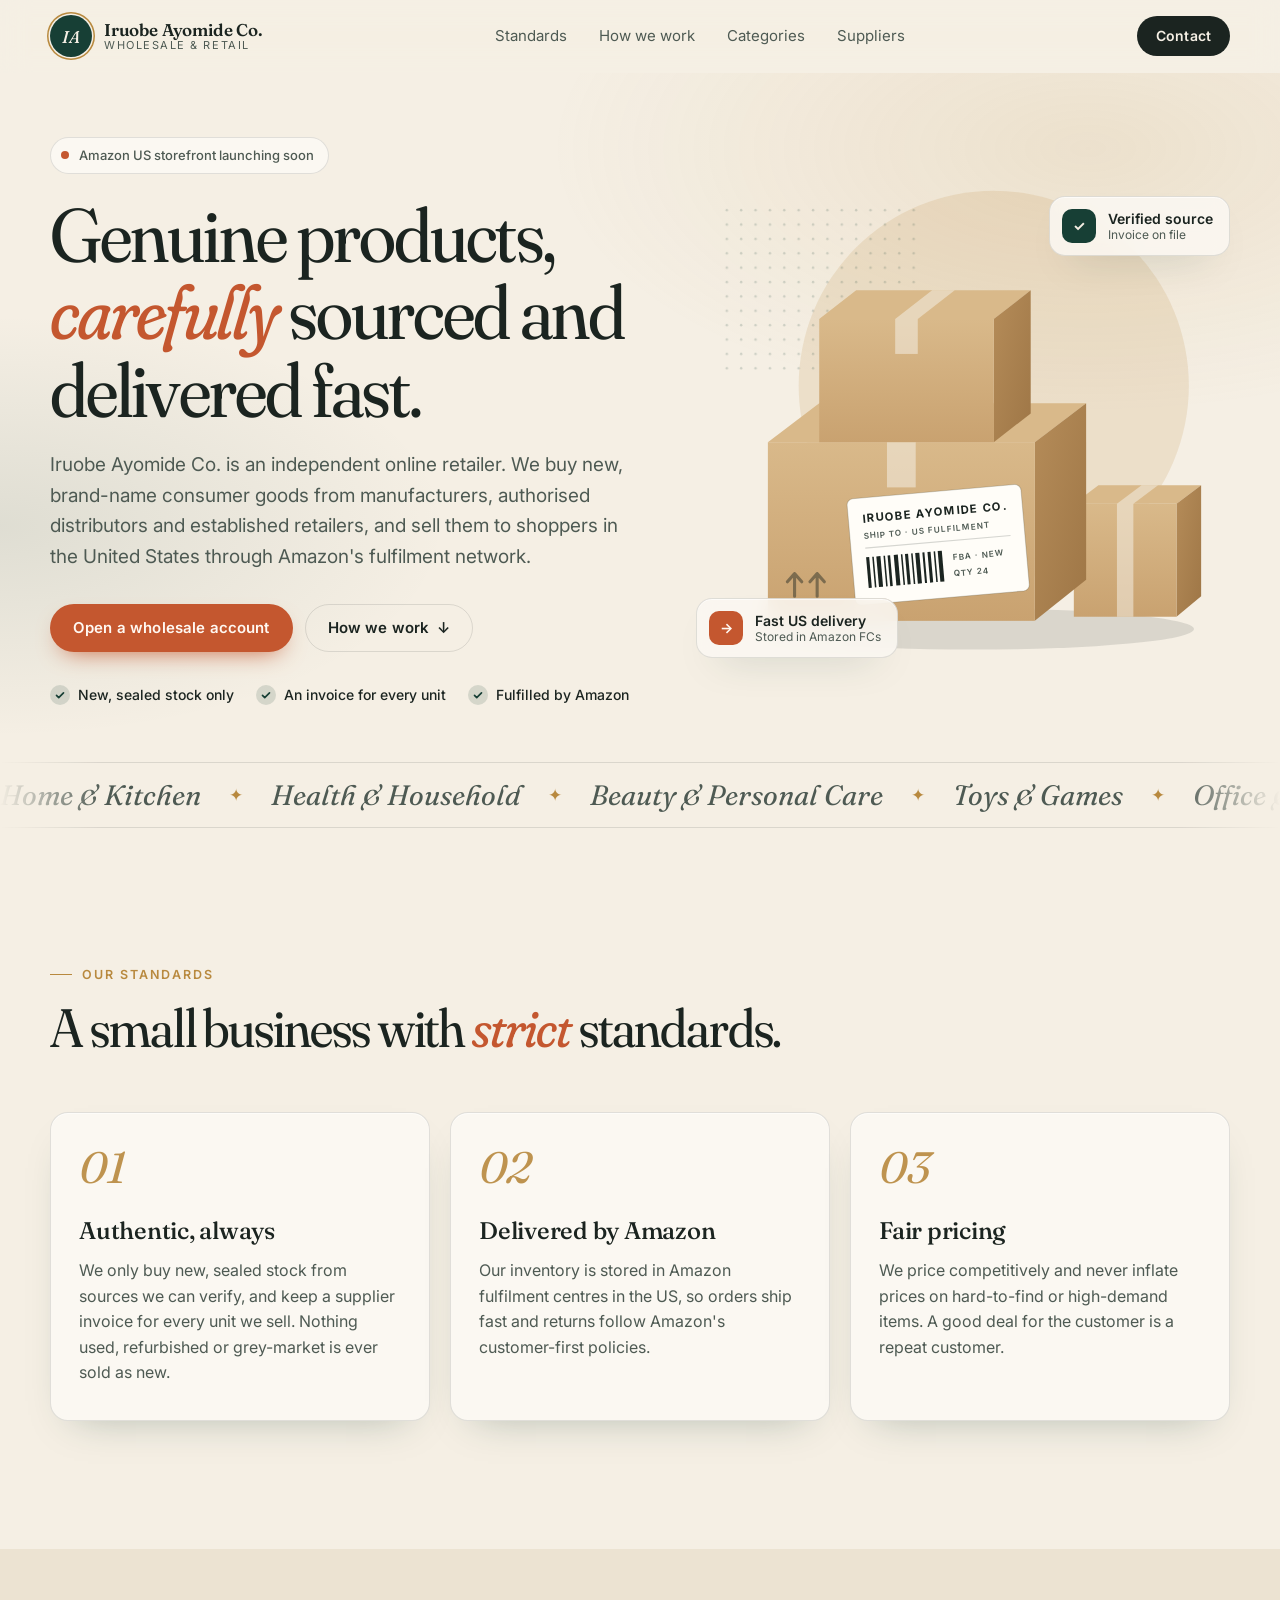
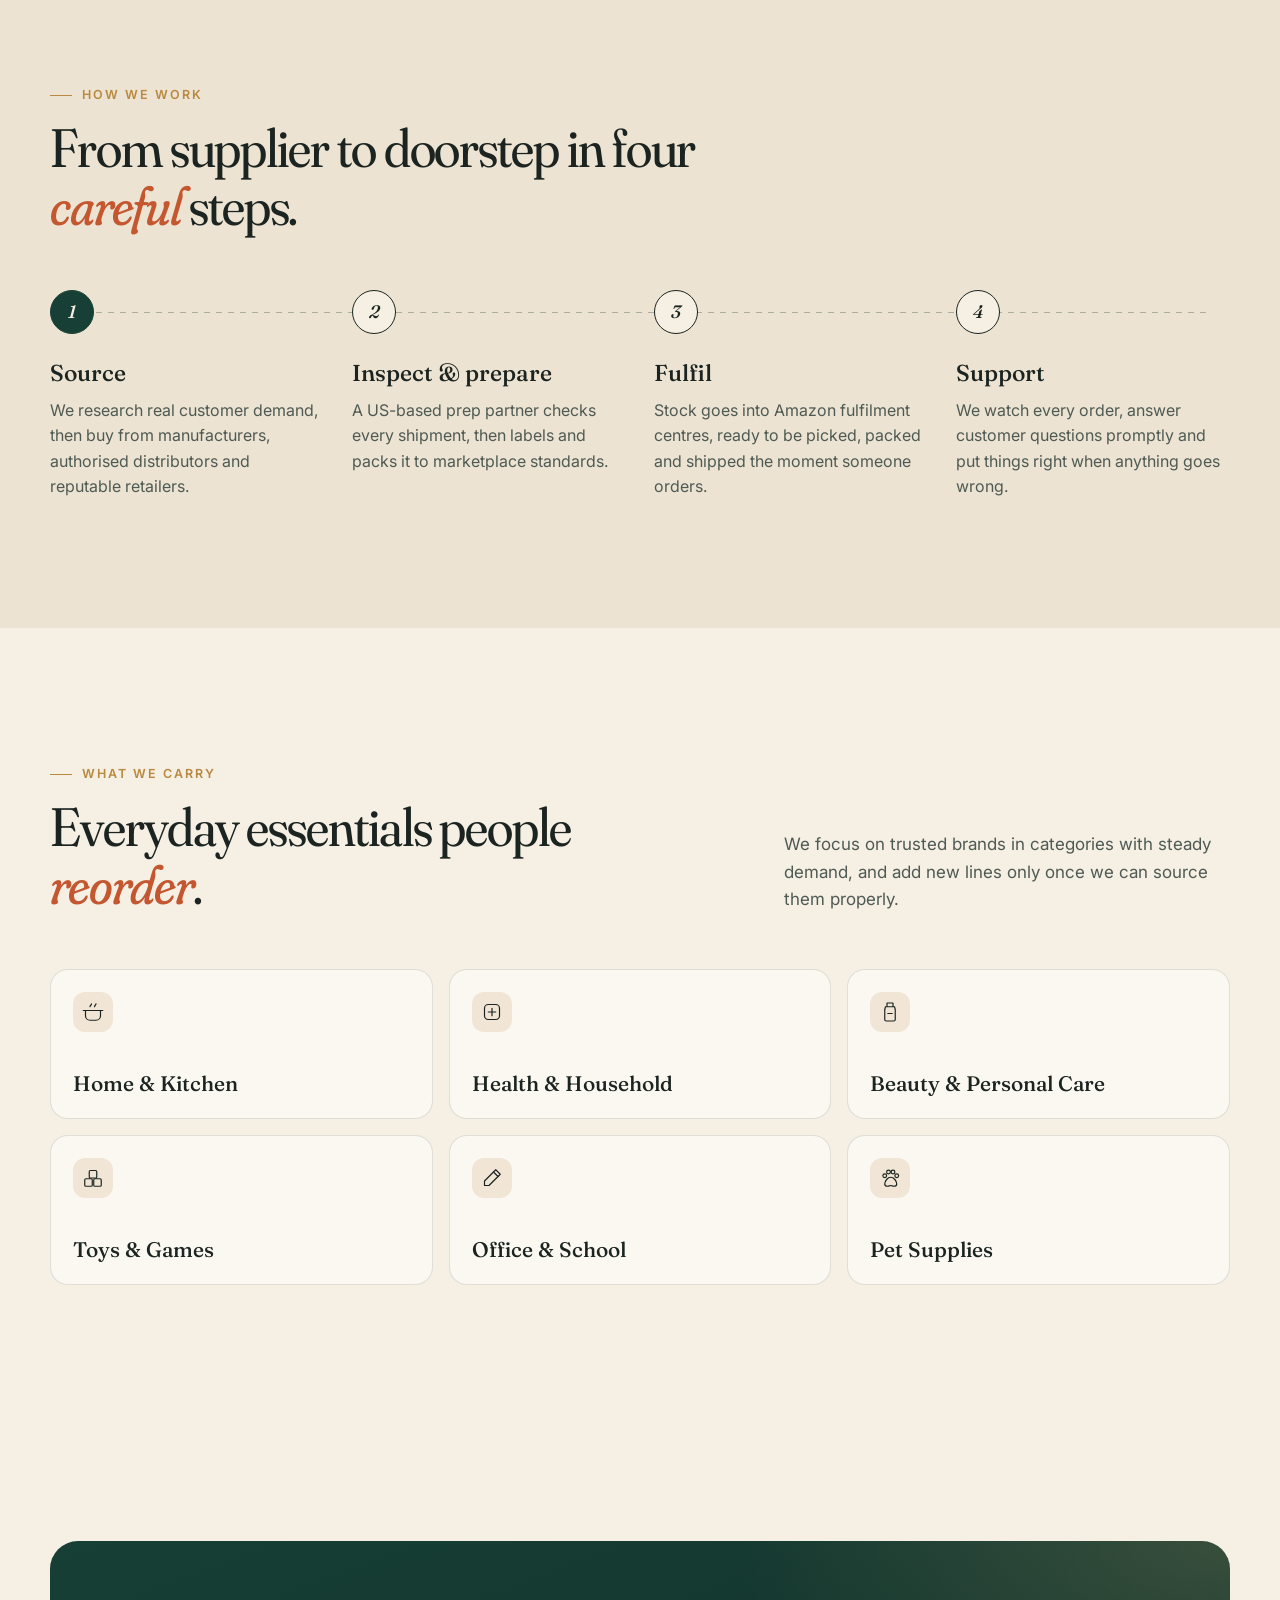
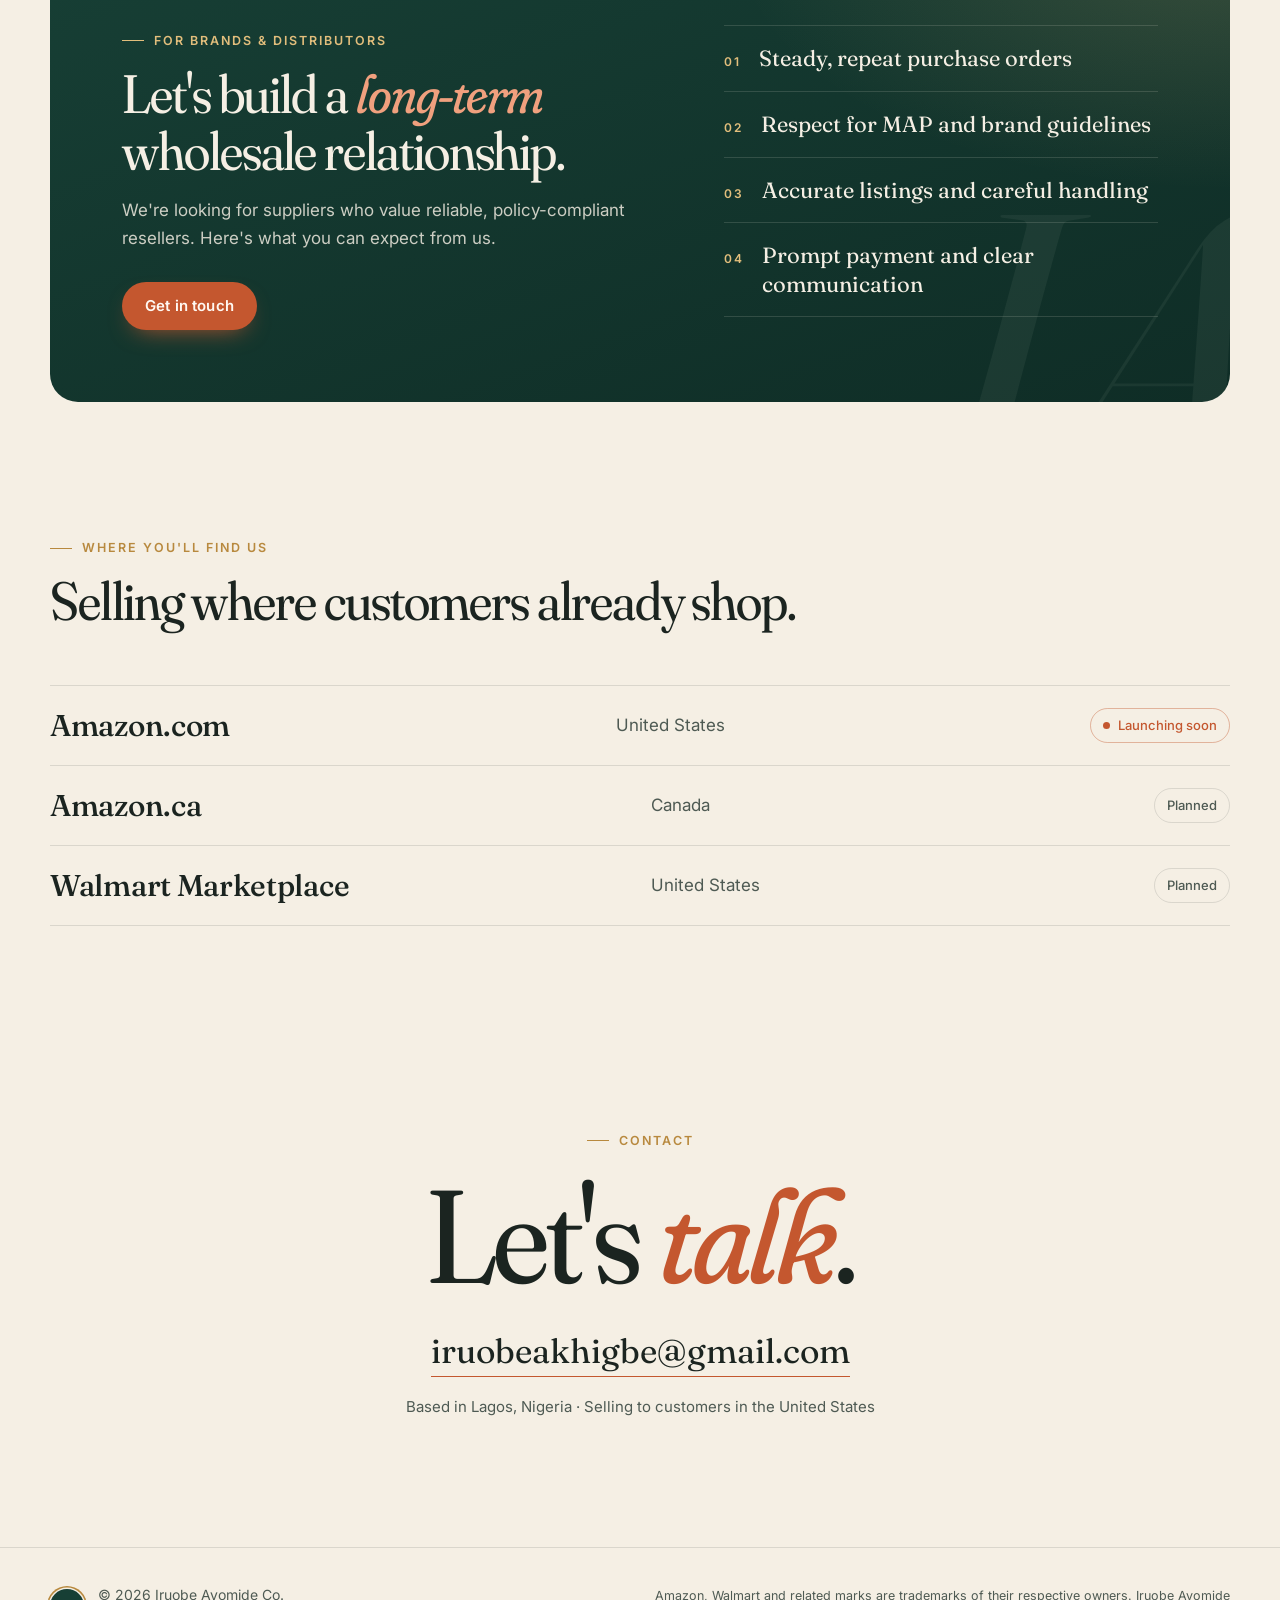
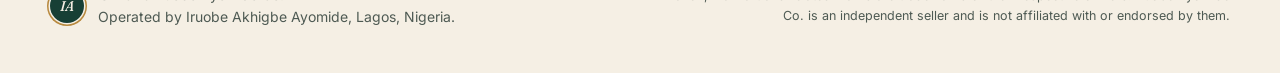
==== index.html @ 24798453 "Add Iruobe Ayomide Co. business website" ====
<!doctype html>
<html lang="en">
<head>
  <meta charset="utf-8">
  <meta name="viewport" content="width=device-width, initial-scale=1">
  <title>Iruobe Ayomide Co. · Wholesale &amp; Retail</title>
  <meta name="description" content="Iruobe Ayomide Co. is an independent online retailer selling new, brand-name consumer goods to shoppers in the United States through Amazon's fulfilment network.">
  <meta name="theme-color" content="#F5EFE4" media="(prefers-color-scheme: light)">
  <meta name="theme-color" content="#0E1714" media="(prefers-color-scheme: dark)">
  <meta property="og:title" content="Iruobe Ayomide Co. · Wholesale & Retail">
  <meta property="og:description" content="Genuine products, carefully sourced and delivered fast.">
  <meta property="og:type" content="website">
  <link rel="icon" href="favicon.svg" type="image/svg+xml">
  <link rel="preconnect" href="https://fonts.googleapis.com">
  <link rel="preconnect" href="https://fonts.gstatic.com" crossorigin>
  <link href="https://fonts.googleapis.com/css2?family=Fraunces:ital,opsz,wght@0,9..144,300..700;1,9..144,300..700&family=Inter:wght@400;500;600&display=swap" rel="stylesheet">
  <link rel="stylesheet" href="assets/styles.css">
  <script>document.documentElement.classList.add('js')</script>
</head>
<body>
  <a class="skip" href="#main">Skip to content</a>

  <header class="nav" id="top">
    <div class="wrap nav__inner">
      <a class="brand" href="#top" aria-label="Iruobe Ayomide Co. home">
        <span class="seal" aria-hidden="true">IA</span>
        <span class="brand__text">
          <span class="brand__name">Iruobe Ayomide Co.</span>
          <span class="brand__tag">Wholesale &amp; Retail</span>
        </span>
      </a>
      <nav class="nav__links" aria-label="Main">
        <a href="#standards">Standards</a>
        <a href="#process">How we work</a>
        <a href="#categories">Categories</a>
        <a href="#suppliers">Suppliers</a>
      </nav>
      <a class="btn btn--small btn--ink" href="#contact">Contact</a>
    </div>
  </header>

  <main id="main">
    <!-- Hero -->
    <section class="hero">
      <div class="wrap hero__grid">
        <div class="hero__copy">
          <p class="status" data-reveal><span class="status__dot"></span>Amazon US storefront launching soon</p>
          <h1 class="display" data-reveal>Genuine products, <em>carefully</em> sourced and delivered fast.</h1>
          <p class="lead" data-reveal>
            Iruobe Ayomide Co. is an independent online retailer. We buy new, brand-name consumer goods from
            manufacturers, authorised distributors and established retailers, and sell them to shoppers in the
            United States through Amazon's fulfilment network.
          </p>
          <div class="hero__actions" data-reveal>
            <a class="btn btn--clay" href="mailto:iruobeakhigbe@gmail.com?subject=Wholesale%20enquiry%20-%20Iruobe%20Ayomide%20Co.">Open a wholesale account</a>
            <a class="btn btn--ghost" href="#process">How we work <span aria-hidden="true">↓</span></a>
          </div>
          <ul class="promises" data-reveal>
            <li><svg viewBox="0 0 20 20" aria-hidden="true"><path d="M5 10.5l3.2 3.2L15 7" /></svg>New, sealed stock only</li>
            <li><svg viewBox="0 0 20 20" aria-hidden="true"><path d="M5 10.5l3.2 3.2L15 7" /></svg>An invoice for every unit</li>
            <li><svg viewBox="0 0 20 20" aria-hidden="true"><path d="M5 10.5l3.2 3.2L15 7" /></svg>Fulfilled by Amazon</li>
          </ul>
        </div>

        <figure class="hero__art" data-reveal aria-hidden="true">
          <svg viewBox="0 0 520 500" class="parcels">
            <defs>
              <linearGradient id="kraftFront" x1="0" y1="0" x2="0" y2="1">
                <stop offset="0" stop-color="var(--kraft-1)"/>
                <stop offset="1" stop-color="var(--kraft-2)"/>
              </linearGradient>
              <linearGradient id="kraftSide" x1="0" y1="0" x2="1" y2="1">
                <stop offset="0" stop-color="var(--kraft-3)"/>
                <stop offset="1" stop-color="var(--kraft-4)"/>
              </linearGradient>
              <pattern id="dots" width="14" height="14" patternUnits="userSpaceOnUse">
                <circle cx="2" cy="2" r="1.2" fill="var(--dot)"/>
              </pattern>
            </defs>

            <circle cx="290" cy="215" r="190" fill="var(--sun)"/>
            <rect x="20" y="40" width="200" height="160" fill="url(#dots)" opacity=".8"/>

            <!-- Ground shadow -->
            <ellipse cx="270" cy="452" rx="215" ry="20" fill="var(--shadow)"/>

            <!-- Box C: small, right -->
            <g class="box box--c">
              <polygon points="368,330 468,330 492,312 392,312" fill="var(--kraft-1)"/>
              <polygon points="468,330 492,312 492,420 468,440" fill="url(#kraftSide)"/>
              <rect x="368" y="330" width="100" height="110" fill="url(#kraftFront)"/>
              <rect x="410" y="330" width="16" height="110" fill="var(--tape)"/>
              <polygon points="410,330 426,330 450,312 434,312" fill="var(--tape)"/>
            </g>

            <!-- Box A: large, bottom -->
            <g class="box box--a">
              <polygon points="70,270 330,270 380,232 120,232" fill="var(--kraft-1)"/>
              <polygon points="330,270 380,232 380,404 330,444" fill="url(#kraftSide)"/>
              <rect x="70" y="270" width="260" height="174" fill="url(#kraftFront)"/>
              <polygon points="186,270 214,270 264,232 236,232" fill="var(--tape)"/>
              <rect x="186" y="270" width="28" height="44" fill="var(--tape)"/>
              <!-- handling marks -->
              <g stroke="var(--mark)" stroke-width="3" fill="none" stroke-linecap="round" stroke-linejoin="round">
                <path d="M96 420v-22m0 0l-7 8m7-8l7 8"/>
                <path d="M118 420v-22m0 0l-7 8m7-8l7 8"/>
              </g>
            </g>

            <!-- Box B: medium, stacked -->
            <g class="box box--b">
              <polygon points="120,150 290,150 326,122 156,122" fill="var(--kraft-1)"/>
              <polygon points="290,150 326,122 326,242 290,270" fill="url(#kraftSide)"/>
              <rect x="120" y="150" width="170" height="120" fill="url(#kraftFront)"/>
              <polygon points="194,150 216,150 252,122 230,122" fill="var(--tape)"/>
              <rect x="194" y="150" width="22" height="34" fill="var(--tape)"/>
            </g>

            <!-- Shipping label -->
            <g class="label" transform="rotate(-5 235 360)">
              <rect x="150" y="318" width="170" height="104" rx="6" fill="var(--label)" stroke="var(--label-line)"/>
              <text x="164" y="342" class="label__brand">IRUOBE AYOMIDE CO.</text>
              <text x="164" y="358" class="label__small">SHIP TO · US FULFILMENT</text>
              <line x1="164" y1="367" x2="306" y2="367" stroke="var(--label-line)"/>
              <g fill="var(--ink)">
                <rect x="164" y="376" width="3" height="30"/><rect x="170" y="376" width="1.5" height="30"/>
                <rect x="174" y="376" width="4" height="30"/><rect x="181" y="376" width="1.5" height="30"/>
                <rect x="185" y="376" width="2.5" height="30"/><rect x="191" y="376" width="4" height="30"/>
                <rect x="198" y="376" width="1.5" height="30"/><rect x="202" y="376" width="3" height="30"/>
                <rect x="208" y="376" width="1.5" height="30"/><rect x="212" y="376" width="4" height="30"/>
                <rect x="219" y="376" width="2" height="30"/><rect x="224" y="376" width="3" height="30"/>
                <rect x="230" y="376" width="1.5" height="30"/><rect x="234" y="376" width="4" height="30"/>
              </g>
              <text x="248" y="386" class="label__small">FBA · NEW</text>
              <text x="248" y="402" class="label__small">QTY 24</text>
            </g>
          </svg>

          <div class="chip chip--top">
            <span class="chip__icon">✓</span>
            <span><strong>Verified source</strong><small>Invoice on file</small></span>
          </div>
          <div class="chip chip--bottom">
            <span class="chip__icon chip__icon--clay">→</span>
            <span><strong>Fast US delivery</strong><small>Stored in Amazon FCs</small></span>
          </div>
        </figure>
      </div>

      <div class="marquee" aria-hidden="true">
        <div class="marquee__track">
          <span>Home &amp; Kitchen</span><i>✦</i><span>Health &amp; Household</span><i>✦</i><span>Beauty &amp; Personal Care</span><i>✦</i><span>Toys &amp; Games</span><i>✦</i><span>Office &amp; School</span><i>✦</i><span>Pet Supplies</span><i>✦</i>
          <span>Home &amp; Kitchen</span><i>✦</i><span>Health &amp; Household</span><i>✦</i><span>Beauty &amp; Personal Care</span><i>✦</i><span>Toys &amp; Games</span><i>✦</i><span>Office &amp; School</span><i>✦</i><span>Pet Supplies</span><i>✦</i>
        </div>
      </div>
    </section>

    <!-- Standards -->
    <section class="section" id="standards">
      <div class="wrap">
        <header class="section__head" data-reveal>
          <p class="eyebrow">Our standards</p>
          <h2 class="title">A small business with <em>strict</em> standards.</h2>
        </header>
        <div class="cards">
          <article class="card" data-reveal>
            <span class="card__num">01</span>
            <h3>Authentic, always</h3>
            <p>We only buy new, sealed stock from sources we can verify, and keep a supplier invoice for every unit we sell. Nothing used, refurbished or grey-market is ever sold as new.</p>
          </article>
          <article class="card" data-reveal>
            <span class="card__num">02</span>
            <h3>Delivered by Amazon</h3>
            <p>Our inventory is stored in Amazon fulfilment centres in the US, so orders ship fast and returns follow Amazon's customer-first policies.</p>
          </article>
          <article class="card" data-reveal>
            <span class="card__num">03</span>
            <h3>Fair pricing</h3>
            <p>We price competitively and never inflate prices on hard-to-find or high-demand items. A good deal for the customer is a repeat customer.</p>
          </article>
        </div>
      </div>
    </section>

    <!-- Process -->
    <section class="section section--tint" id="process">
      <div class="wrap">
        <header class="section__head" data-reveal>
          <p class="eyebrow">How we work</p>
          <h2 class="title">From supplier to doorstep in four <em>careful</em> steps.</h2>
        </header>
        <ol class="steps">
          <li class="step" data-reveal>
            <span class="step__dot">1</span>
            <h3>Source</h3>
            <p>We research real customer demand, then buy from manufacturers, authorised distributors and reputable retailers.</p>
          </li>
          <li class="step" data-reveal>
            <span class="step__dot">2</span>
            <h3>Inspect &amp; prepare</h3>
            <p>A US-based prep partner checks every shipment, then labels and packs it to marketplace standards.</p>
          </li>
          <li class="step" data-reveal>
            <span class="step__dot">3</span>
            <h3>Fulfil</h3>
            <p>Stock goes into Amazon fulfilment centres, ready to be picked, packed and shipped the moment someone orders.</p>
          </li>
          <li class="step" data-reveal>
            <span class="step__dot">4</span>
            <h3>Support</h3>
            <p>We watch every order, answer customer questions promptly and put things right when anything goes wrong.</p>
          </li>
        </ol>
      </div>
    </section>

    <!-- Categories -->
    <section class="section" id="categories">
      <div class="wrap">
        <header class="section__head section__head--split" data-reveal>
          <div>
            <p class="eyebrow">What we carry</p>
            <h2 class="title">Everyday essentials people <em>reorder</em>.</h2>
          </div>
          <p class="section__note">We focus on trusted brands in categories with steady demand, and add new lines only once we can source them properly.</p>
        </header>
        <ul class="cats">
          <li class="cat" data-reveal>
            <svg viewBox="0 0 32 32" aria-hidden="true"><path d="M6 14h20v7a6 6 0 0 1-6 6h-8a6 6 0 0 1-6-6v-7Z"/><path d="M3 14h26M12 9c0-2 2-2 2-4M18 9c0-2 2-2 2-4"/></svg>
            <span>Home &amp; Kitchen</span>
          </li>
          <li class="cat" data-reveal>
            <svg viewBox="0 0 32 32" aria-hidden="true"><rect x="6" y="6" width="20" height="20" rx="5"/><path d="M16 11v10M11 16h10"/></svg>
            <span>Health &amp; Household</span>
          </li>
          <li class="cat" data-reveal>
            <svg viewBox="0 0 32 32" aria-hidden="true"><path d="M12 4h8v5h-8zM10 9h12l1 4v13a2 2 0 0 1-2 2H11a2 2 0 0 1-2-2V13l1-4Z"/><path d="M13 18h6"/></svg>
            <span>Beauty &amp; Personal Care</span>
          </li>
          <li class="cat" data-reveal>
            <svg viewBox="0 0 32 32" aria-hidden="true"><rect x="5" y="17" width="10" height="10" rx="1.5"/><rect x="17" y="17" width="10" height="10" rx="1.5"/><rect x="11" y="6" width="10" height="10" rx="1.5"/></svg>
            <span>Toys &amp; Games</span>
          </li>
          <li class="cat" data-reveal>
            <svg viewBox="0 0 32 32" aria-hidden="true"><path d="M21 5l6 6L12 26H6v-6L21 5Z"/><path d="M18 8l6 6"/></svg>
            <span>Office &amp; School</span>
          </li>
          <li class="cat" data-reveal>
            <svg viewBox="0 0 32 32" aria-hidden="true"><circle cx="9" cy="13" r="2.5"/><circle cx="14" cy="8" r="2.5"/><circle cx="20" cy="8" r="2.5"/><circle cx="25" cy="13" r="2.5"/><path d="M17 15c-4 0-8 5-8 9 0 2 2 3 4 3 1.5 0 2.5-1 4-1s2.5 1 4 1c2 0 4-1 4-3 0-4-4-9-8-9Z"/></svg>
            <span>Pet Supplies</span>
          </li>
        </ul>
      </div>
    </section>

    <!-- Suppliers -->
    <section class="section" id="suppliers">
      <div class="wrap">
        <div class="panel" data-reveal>
          <div class="panel__copy">
            <p class="eyebrow eyebrow--light">For brands &amp; distributors</p>
            <h2 class="title title--light">Let's build a <em>long-term</em> wholesale relationship.</h2>
            <p>We're looking for suppliers who value reliable, policy-compliant resellers. Here's what you can expect from us.</p>
            <a class="btn btn--clay" href="mailto:iruobeakhigbe@gmail.com?subject=Wholesale%20enquiry%20-%20Iruobe%20Ayomide%20Co.">Get in touch</a>
          </div>
          <ul class="panel__list">
            <li><span>01</span>Steady, repeat purchase orders</li>
            <li><span>02</span>Respect for MAP and brand guidelines</li>
            <li><span>03</span>Accurate listings and careful handling</li>
            <li><span>04</span>Prompt payment and clear communication</li>
          </ul>
        </div>
      </div>
    </section>

    <!-- Marketplaces -->
    <section class="section section--tight" id="marketplaces">
      <div class="wrap">
        <header class="section__head" data-reveal>
          <p class="eyebrow">Where you'll find us</p>
          <h2 class="title">Selling where customers already shop.</h2>
        </header>
        <ul class="markets">
          <li data-reveal><span class="markets__name">Amazon.com</span><span class="markets__region">United States</span><span class="pill pill--live">Launching soon</span></li>
          <li data-reveal><span class="markets__name">Amazon.ca</span><span class="markets__region">Canada</span><span class="pill">Planned</span></li>
          <li data-reveal><span class="markets__name">Walmart Marketplace</span><span class="markets__region">United States</span><span class="pill">Planned</span></li>
        </ul>
      </div>
    </section>

    <!-- Contact -->
    <section class="section contact" id="contact">
      <div class="wrap contact__inner" data-reveal>
        <p class="eyebrow">Contact</p>
        <h2 class="display display--contact">Let's <em>talk</em>.</h2>
        <a class="contact__email" href="mailto:iruobeakhigbe@gmail.com?subject=Enquiry%20-%20Iruobe%20Ayomide%20Co.">iruobeakhigbe@gmail.com</a>
        <p class="contact__meta">Based in Lagos, Nigeria · Selling to customers in the United States</p>
      </div>
    </section>
  </main>

  <footer class="footer">
    <div class="wrap footer__inner">
      <div class="footer__brand">
        <span class="seal seal--small" aria-hidden="true">IA</span>
        <p>© <span data-year>2026</span> Iruobe Ayomide Co.<br>Operated by Iruobe Akhigbe Ayomide, Lagos, Nigeria.</p>
      </div>
      <p class="footer__legal">Amazon, Walmart and related marks are trademarks of their respective owners. Iruobe Ayomide Co. is an independent seller and is not affiliated with or endorsed by them.</p>
    </div>
  </footer>

  <script src="assets/app.js" defer></script>
</body>
</html>
---- assets/styles.css ----
/* Iruobe Ayomide Co. — site styles */

:root {
  --paper: #F5EFE4;
  --paper-2: #ECE3D2;
  --card: #FBF8F2;
  --ink: #1B2420;
  --ink-soft: #4E5A53;
  --line: rgba(27, 36, 32, 0.12);
  --forest: #173F35;
  --forest-2: #0F2D26;
  --clay: #C4572F;
  --clay-ink: #FFF8F2;
  --brass: #B8893E;

  --kraft-1: #D9B98A;
  --kraft-2: #C9A270;
  --kraft-3: #B58C59;
  --kraft-4: #9E7646;
  --tape: rgba(245, 239, 228, 0.55);
  --mark: rgba(27, 36, 32, 0.45);
  --label: #FFFDF8;
  --label-line: rgba(27, 36, 32, 0.18);
  --sun: rgba(184, 137, 62, 0.16);
  --dot: rgba(23, 63, 53, 0.22);
  --shadow: rgba(27, 36, 32, 0.12);

  --radius: 18px;
  --shadow-soft: 0 1px 0 rgba(255, 255, 255, 0.6) inset, 0 18px 40px -24px rgba(23, 63, 53, 0.35);
  --serif: "Fraunces", Georgia, "Times New Roman", serif;
  --sans: "Inter", system-ui, -apple-system, "Segoe UI", Roboto, sans-serif;
  color-scheme: light;
}

@media (prefers-color-scheme: dark) {
  :root {
    --paper: #0E1714;
    --paper-2: #13201B;
    --card: #15241F;
    --ink: #EFE9DD;
    --ink-soft: #A7B2AB;
    --line: rgba(239, 233, 221, 0.12);
    --forest: #1A4438;
    --forest-2: #10302A;
    --clay: #E07A52;
    --clay-ink: #1A0F0A;
    --brass: #D4A65A;

    --kraft-1: #C7A475;
    --kraft-2: #B08A5A;
    --kraft-3: #977245;
    --kraft-4: #7C5C36;
    --tape: rgba(239, 233, 221, 0.35);
    --mark: rgba(14, 23, 20, 0.55);
    --label: #F4EEE2;
    --label-line: rgba(14, 23, 20, 0.2);
    --sun: rgba(212, 166, 90, 0.12);
    --dot: rgba(239, 233, 221, 0.14);
    --shadow: rgba(0, 0, 0, 0.35);
    --shadow-soft: 0 18px 40px -24px rgba(0, 0, 0, 0.6);
    color-scheme: dark;
  }
}

*, *::before, *::after { box-sizing: border-box; }
html { scroll-behavior: smooth; -webkit-text-size-adjust: 100%; }
body {
  margin: 0;
  background: var(--paper);
  color: var(--ink);
  font-family: var(--sans);
  font-size: 17px;
  line-height: 1.6;
  -webkit-font-smoothing: antialiased;
  text-rendering: optimizeLegibility;
  overflow-x: hidden;
}
img, svg { display: block; max-width: 100%; }
a { color: inherit; }
h1, h2, h3 { margin: 0; font-weight: 500; }
p { margin: 0; }
ul, ol { margin: 0; padding: 0; list-style: none; }
em { font-style: italic; }

.wrap { width: min(1180px, 100% - 32px); margin-inline: auto; }
@media (min-width: 720px) { .wrap { width: min(1180px, 100% - 64px); } }

.skip {
  position: absolute; left: 16px; top: -60px; z-index: 50;
  background: var(--ink); color: var(--paper); padding: 10px 14px; border-radius: 10px;
}
.skip:focus { top: 12px; }

:focus-visible { outline: 2px solid var(--clay); outline-offset: 3px; border-radius: 6px; }

/* ---------- Buttons ---------- */
.btn {
  display: inline-flex; align-items: center; justify-content: center; gap: 8px;
  min-height: 48px; padding: 0 22px;
  border-radius: 999px; border: 1px solid transparent;
  font: 600 15px/1 var(--sans); letter-spacing: 0.01em;
  text-decoration: none; white-space: nowrap;
  transition: transform .25s ease, background-color .25s ease, box-shadow .25s ease, border-color .25s ease;
}
.btn:hover { transform: translateY(-1px); }
.btn--clay { background: var(--clay); color: var(--clay-ink); box-shadow: 0 10px 24px -12px var(--clay); }
.btn--clay:hover { box-shadow: 0 14px 28px -12px var(--clay); }
.btn--ghost { border-color: var(--line); background: transparent; }
.btn--ghost:hover { border-color: var(--ink); }
.btn--ink { background: var(--ink); color: var(--paper); }
.btn--small { min-height: 40px; padding: 0 18px; font-size: 14px; }

/* ---------- Nav ---------- */
.nav {
  position: sticky; top: 0; z-index: 20;
  background: color-mix(in srgb, var(--paper) 82%, transparent);
  backdrop-filter: saturate(1.4) blur(14px);
  -webkit-backdrop-filter: saturate(1.4) blur(14px);
  border-bottom: 1px solid transparent;
  transition: border-color .3s ease;
}
.nav.is-scrolled { border-bottom-color: var(--line); }
.nav__inner { display: flex; align-items: center; justify-content: space-between; gap: 16px; height: 72px; }
.nav__links { display: none; gap: 32px; font-size: 15px; color: var(--ink-soft); }
.nav__links a { text-decoration: none; position: relative; }
.nav__links a::after {
  content: ""; position: absolute; left: 0; right: 0; bottom: -4px; height: 1px;
  background: currentColor; transform: scaleX(0); transform-origin: left; transition: transform .3s ease;
}
.nav__links a:hover { color: var(--ink); }
.nav__links a:hover::after { transform: scaleX(1); }
@media (min-width: 900px) { .nav__links { display: flex; } }

.brand { display: flex; align-items: center; gap: 12px; text-decoration: none; min-width: 0; }
.seal {
  flex: none; display: grid; place-items: center;
  width: 42px; height: 42px; border-radius: 50%;
  background: var(--forest); color: #F5EFE4;
  font: italic 500 17px/1 var(--serif);
  box-shadow: 0 0 0 1.5px var(--paper), 0 0 0 3px var(--brass);
}
.seal--small { width: 34px; height: 34px; font-size: 14px; }
.brand__text { display: flex; flex-direction: column; line-height: 1.15; min-width: 0; }
.brand__name { font: 600 17px/1.15 var(--serif); letter-spacing: -0.01em; white-space: nowrap; }
.brand__tag { font-size: 11px; letter-spacing: 0.14em; text-transform: uppercase; color: var(--ink-soft); }

/* ---------- Hero ---------- */
.hero { position: relative; padding: 40px 0 0; }
.hero::before {
  content: ""; position: absolute; inset: 0 0 auto 0; height: 100%;
  background:
    radial-gradient(60% 50% at 85% 10%, color-mix(in srgb, var(--brass) 14%, transparent), transparent 70%),
    radial-gradient(50% 40% at 0% 60%, color-mix(in srgb, var(--forest) 10%, transparent), transparent 70%);
  pointer-events: none;
}
.hero__grid { position: relative; display: grid; gap: 40px; align-items: center; }
@media (min-width: 980px) {
  .hero { padding-top: 64px; }
  .hero__grid { grid-template-columns: 1.05fr 0.95fr; gap: 56px; }
}

.status {
  display: inline-flex; align-items: center; gap: 10px;
  padding: 7px 14px 7px 10px; border-radius: 999px;
  border: 1px solid var(--line); background: var(--card);
  font-size: 13px; font-weight: 500; color: var(--ink-soft);
}
.status__dot {
  width: 8px; height: 8px; border-radius: 50%; background: var(--clay);
  box-shadow: 0 0 0 0 color-mix(in srgb, var(--clay) 60%, transparent);
  animation: pulse 2.4s ease-out infinite;
}
@keyframes pulse {
  0% { box-shadow: 0 0 0 0 color-mix(in srgb, var(--clay) 55%, transparent); }
  80%, 100% { box-shadow: 0 0 0 10px transparent; }
}

.display {
  margin-top: 22px;
  font-family: var(--serif);
  font-weight: 400;
  font-size: clamp(40px, 7.2vw, 76px);
  line-height: 1.02;
  letter-spacing: -0.025em;
  font-variation-settings: "opsz" 144, "SOFT" 50;
}
.display em, .title em {
  font-style: italic; color: var(--clay);
  font-variation-settings: "opsz" 144, "SOFT" 100;
}
.lead { margin-top: 22px; max-width: 34em; font-size: clamp(17px, 1.6vw, 19px); color: var(--ink-soft); }
.hero__actions { margin-top: 32px; display: flex; flex-wrap: wrap; gap: 12px; }

.promises { margin-top: 32px; display: flex; flex-wrap: wrap; gap: 10px 22px; font-size: 14px; font-weight: 500; }
.promises li { display: inline-flex; align-items: center; gap: 8px; }
.promises svg {
  width: 20px; height: 20px; padding: 3px; border-radius: 50%;
  background: color-mix(in srgb, var(--forest) 14%, transparent);
  fill: none; stroke: var(--forest); stroke-width: 2.4; stroke-linecap: round; stroke-linejoin: round;
}
@media (prefers-color-scheme: dark) { .promises svg { stroke: var(--brass); background: color-mix(in srgb, var(--brass) 16%, transparent); } }

/* Art */
.hero__art { position: relative; margin: 0; max-width: 560px; justify-self: center; width: 100%; }
.parcels { width: 100%; height: auto; overflow: visible; }
.parcels .box { transform-box: fill-box; }
.parcels .box--b { animation: float 7s ease-in-out infinite; transform-origin: center bottom; }
@keyframes float { 0%, 100% { transform: translateY(0); } 50% { transform: translateY(-6px); } }
.label__brand { font: 700 11px/1 var(--sans); letter-spacing: 0.12em; fill: var(--ink); }
@media (prefers-color-scheme: dark) { .label__brand, .label__small { fill: #1B2420; } .label g { fill: #1B2420; } }
.label__small { font: 600 8px/1 var(--sans); letter-spacing: 0.12em; fill: #4E5A53; }

.chip {
  position: absolute; display: flex; align-items: center; gap: 12px;
  padding: 12px 16px 12px 12px; border-radius: 16px;
  background: color-mix(in srgb, var(--card) 88%, transparent);
  border: 1px solid var(--line);
  backdrop-filter: blur(10px); -webkit-backdrop-filter: blur(10px);
  box-shadow: var(--shadow-soft);
  font-size: 14px; line-height: 1.25;
}
.chip strong { display: block; font-weight: 600; }
.chip small { display: block; color: var(--ink-soft); font-size: 12px; }
.chip__icon {
  display: grid; place-items: center; width: 34px; height: 34px; border-radius: 10px;
  background: var(--forest); color: #F5EFE4; font-weight: 700;
}
.chip__icon--clay { background: var(--clay); color: var(--clay-ink); }
.chip--top { top: 6%; right: 0; animation: float 8s ease-in-out infinite; }
.chip--bottom { bottom: 4%; left: 0; animation: float 9s ease-in-out -3s infinite; }
@media (max-width: 480px) {
  .chip { padding: 8px 12px 8px 8px; font-size: 12.5px; gap: 8px; }
  .chip__icon { width: 28px; height: 28px; border-radius: 8px; }
  .chip small { font-size: 11px; }
}

/* Marquee */
.marquee {
  position: relative; margin-top: 56px; padding: 18px 0;
  border-block: 1px solid var(--line); overflow: hidden;
  mask-image: linear-gradient(90deg, transparent, #000 8%, #000 92%, transparent);
  -webkit-mask-image: linear-gradient(90deg, transparent, #000 8%, #000 92%, transparent);
}
.marquee__track {
  display: flex; align-items: center; gap: 28px; width: max-content;
  font: italic 400 clamp(20px, 2.4vw, 28px)/1 var(--serif); color: var(--ink-soft);
  animation: marquee 38s linear infinite;
}
.marquee__track i { font-style: normal; font-size: .6em; color: var(--brass); }
@keyframes marquee { to { transform: translateX(-50%); } }

/* ---------- Sections ---------- */
.section { padding: clamp(72px, 10vw, 128px) 0; }
.section--tight { padding-top: 0; }
.section--tint { background: var(--paper-2); }
.section__head { max-width: 760px; margin-bottom: clamp(36px, 5vw, 56px); }
.section__head--split { max-width: none; display: grid; gap: 20px; align-items: end; }
@media (min-width: 900px) { .section__head--split { grid-template-columns: 1.2fr 0.8fr; gap: 64px; } }
.section__note { color: var(--ink-soft); max-width: 30em; }

.eyebrow {
  display: inline-flex; align-items: center; gap: 10px;
  font-size: 12.5px; font-weight: 600; letter-spacing: 0.16em; text-transform: uppercase; color: var(--brass);
}
.eyebrow::before { content: ""; width: 22px; height: 1px; background: currentColor; }
.eyebrow--light { color: #E2BE7C; }

.title {
  margin-top: 14px;
  font-family: var(--serif); font-weight: 400;
  font-size: clamp(32px, 4.6vw, 54px); line-height: 1.06; letter-spacing: -0.02em;
  font-variation-settings: "opsz" 144, "SOFT" 50;
}
.title--light { color: #F5EFE4; }
.title--light em { color: #F0A07E; }

/* Cards */
.cards { display: grid; gap: 16px; }
@media (min-width: 860px) { .cards { grid-template-columns: repeat(3, 1fr); gap: 20px; } }
.card {
  position: relative; padding: 32px 28px 34px;
  background: var(--card); border: 1px solid var(--line); border-radius: var(--radius);
  box-shadow: var(--shadow-soft);
  transition: transform .35s ease, border-color .35s ease;
}
.card:hover { transform: translateY(-4px); border-color: color-mix(in srgb, var(--brass) 50%, var(--line)); }
.card__num { font: italic 400 44px/1 var(--serif); color: var(--brass); opacity: .9; }
.card h3 { margin-top: 26px; font: 500 24px/1.2 var(--serif); letter-spacing: -0.01em; }
.card p { margin-top: 12px; color: var(--ink-soft); font-size: 16px; }

/* Steps */
.steps { display: grid; gap: 28px; counter-reset: step; position: relative; }
@media (min-width: 900px) {
  .steps { grid-template-columns: repeat(4, 1fr); gap: 28px; }
  .steps::before {
    content: ""; position: absolute; top: 22px; left: 22px; right: 22px; height: 1px;
    background: repeating-linear-gradient(90deg, var(--ink-soft) 0 6px, transparent 6px 12px); opacity: .4;
  }
}
.step { position: relative; padding-left: 64px; }
@media (min-width: 900px) { .step { padding-left: 0; } }
.step__dot {
  position: absolute; left: 0; top: 0;
  display: grid; place-items: center; width: 44px; height: 44px; border-radius: 50%;
  background: var(--paper); border: 1px solid var(--ink);
  font: italic 500 18px/1 var(--serif);
}
@media (min-width: 900px) { .step__dot { position: relative; margin-bottom: 26px; } }
.step:first-child .step__dot { background: var(--forest); color: #F5EFE4; border-color: var(--forest); }
.step h3 { font: 500 23px/1.2 var(--serif); }
.step p { margin-top: 10px; color: var(--ink-soft); font-size: 16px; }

/* Categories */
.cats { display: grid; grid-template-columns: repeat(2, 1fr); gap: 12px; }
@media (min-width: 720px) { .cats { grid-template-columns: repeat(3, 1fr); gap: 16px; } }
.cat {
  display: flex; flex-direction: column; gap: 22px; justify-content: space-between;
  min-height: 150px; padding: 22px;
  border-radius: var(--radius); border: 1px solid var(--line); background: var(--card);
  font: 500 clamp(17px, 2vw, 21px)/1.2 var(--serif);
  transition: background-color .35s ease, color .35s ease, transform .35s ease;
}
.cat svg {
  width: 40px; height: 40px; padding: 8px; border-radius: 12px;
  background: color-mix(in srgb, var(--brass) 16%, transparent);
  fill: none; stroke: var(--ink); stroke-width: 1.6; stroke-linecap: round; stroke-linejoin: round;
  transition: background-color .35s ease, stroke .35s ease;
}
.cat:hover { background: var(--forest); color: #F5EFE4; transform: translateY(-3px); }
.cat:hover svg { stroke: #F5EFE4; background: rgba(245, 239, 228, 0.12); }

/* Panel */
.panel {
  position: relative; overflow: hidden;
  display: grid; gap: 40px; padding: clamp(32px, 6vw, 72px);
  border-radius: calc(var(--radius) + 10px);
  background:
    radial-gradient(70% 90% at 100% 0%, rgba(226, 190, 124, 0.18), transparent 60%),
    linear-gradient(160deg, var(--forest), var(--forest-2));
  color: rgba(245, 239, 228, 0.82);
}
.panel::after {
  content: "IA"; position: absolute; right: -0.08em; bottom: -0.32em;
  font: italic 400 clamp(180px, 30vw, 360px)/1 var(--serif); color: rgba(245, 239, 228, 0.05);
  pointer-events: none;
}
@media (min-width: 900px) { .panel { grid-template-columns: 1.1fr 0.9fr; align-items: center; gap: 72px; } }
.panel__copy p { margin-top: 18px; max-width: 30em; }
.panel__copy .btn { margin-top: 30px; }
.panel__list { position: relative; z-index: 1; display: grid; gap: 0; }
.panel__list li {
  display: flex; align-items: baseline; gap: 18px; padding: 18px 0;
  border-bottom: 1px solid rgba(245, 239, 228, 0.14);
  font: 400 clamp(18px, 2vw, 22px)/1.3 var(--serif); color: #F5EFE4;
}
.panel__list li:first-child { border-top: 1px solid rgba(245, 239, 228, 0.14); }
.panel__list span { font: 600 12px/1 var(--sans); letter-spacing: 0.14em; color: #E2BE7C; }

/* Marketplaces */
.markets { border-top: 1px solid var(--line); }
.markets li {
  display: grid; grid-template-columns: 1fr auto; gap: 4px 16px; align-items: center;
  padding: 22px 0; border-bottom: 1px solid var(--line);
}
@media (min-width: 720px) { .markets li { grid-template-columns: 1.2fr 1fr auto; } }
.markets__name { font: 500 clamp(22px, 3vw, 30px)/1.1 var(--serif); letter-spacing: -0.01em; }
.markets__region { color: var(--ink-soft); grid-row: 2; }
@media (min-width: 720px) { .markets__region { grid-row: auto; } }
.markets .pill { grid-row: 1 / span 2; grid-column: 2; }
@media (min-width: 720px) { .markets .pill { grid-row: auto; grid-column: auto; } }
.pill {
  display: inline-flex; align-items: center; gap: 8px; padding: 6px 12px; border-radius: 999px;
  border: 1px solid var(--line); font-size: 13px; font-weight: 500; color: var(--ink-soft); white-space: nowrap;
}
.pill--live { color: var(--clay); border-color: color-mix(in srgb, var(--clay) 40%, transparent); }
.pill--live::before { content: ""; width: 7px; height: 7px; border-radius: 50%; background: currentColor; }

/* Contact */
.contact { text-align: center; padding-top: clamp(40px, 6vw, 80px); }
.contact__inner { display: flex; flex-direction: column; align-items: center; }
.display--contact { font-size: clamp(56px, 12vw, 132px); margin-top: 18px; }
.contact__email {
  margin-top: 28px; max-width: 100%; overflow-wrap: anywhere;
  font: 400 clamp(20px, 3.4vw, 34px)/1.2 var(--serif);
  text-decoration: none; border-bottom: 1px solid var(--clay); padding-bottom: 4px;
  transition: color .25s ease;
}
.contact__email:hover { color: var(--clay); }
.contact__meta { margin-top: 18px; color: var(--ink-soft); font-size: 15px; }

/* Footer */
.footer { border-top: 1px solid var(--line); padding: 36px 0 44px; font-size: 14px; color: var(--ink-soft); }
.footer__inner { display: grid; gap: 22px; }
@media (min-width: 860px) { .footer__inner { grid-template-columns: 1fr 1fr; align-items: center; } }
.footer__brand { display: flex; align-items: center; gap: 14px; }
.footer__legal { font-size: 12.5px; max-width: 46em; }
@media (min-width: 860px) { .footer__legal { justify-self: end; text-align: right; } }

/* ---------- Reveal ---------- */
.js [data-reveal] { opacity: 0; transform: translateY(18px); transition: opacity .8s ease, transform .8s cubic-bezier(.2, .7, .2, 1); }
.js [data-reveal].is-in { opacity: 1; transform: none; }

@media (prefers-reduced-motion: reduce) {
  html { scroll-behavior: auto; }
  *, *::before, *::after { animation: none !important; transition: none !important; }
  .js [data-reveal] { opacity: 1; transform: none; }
}
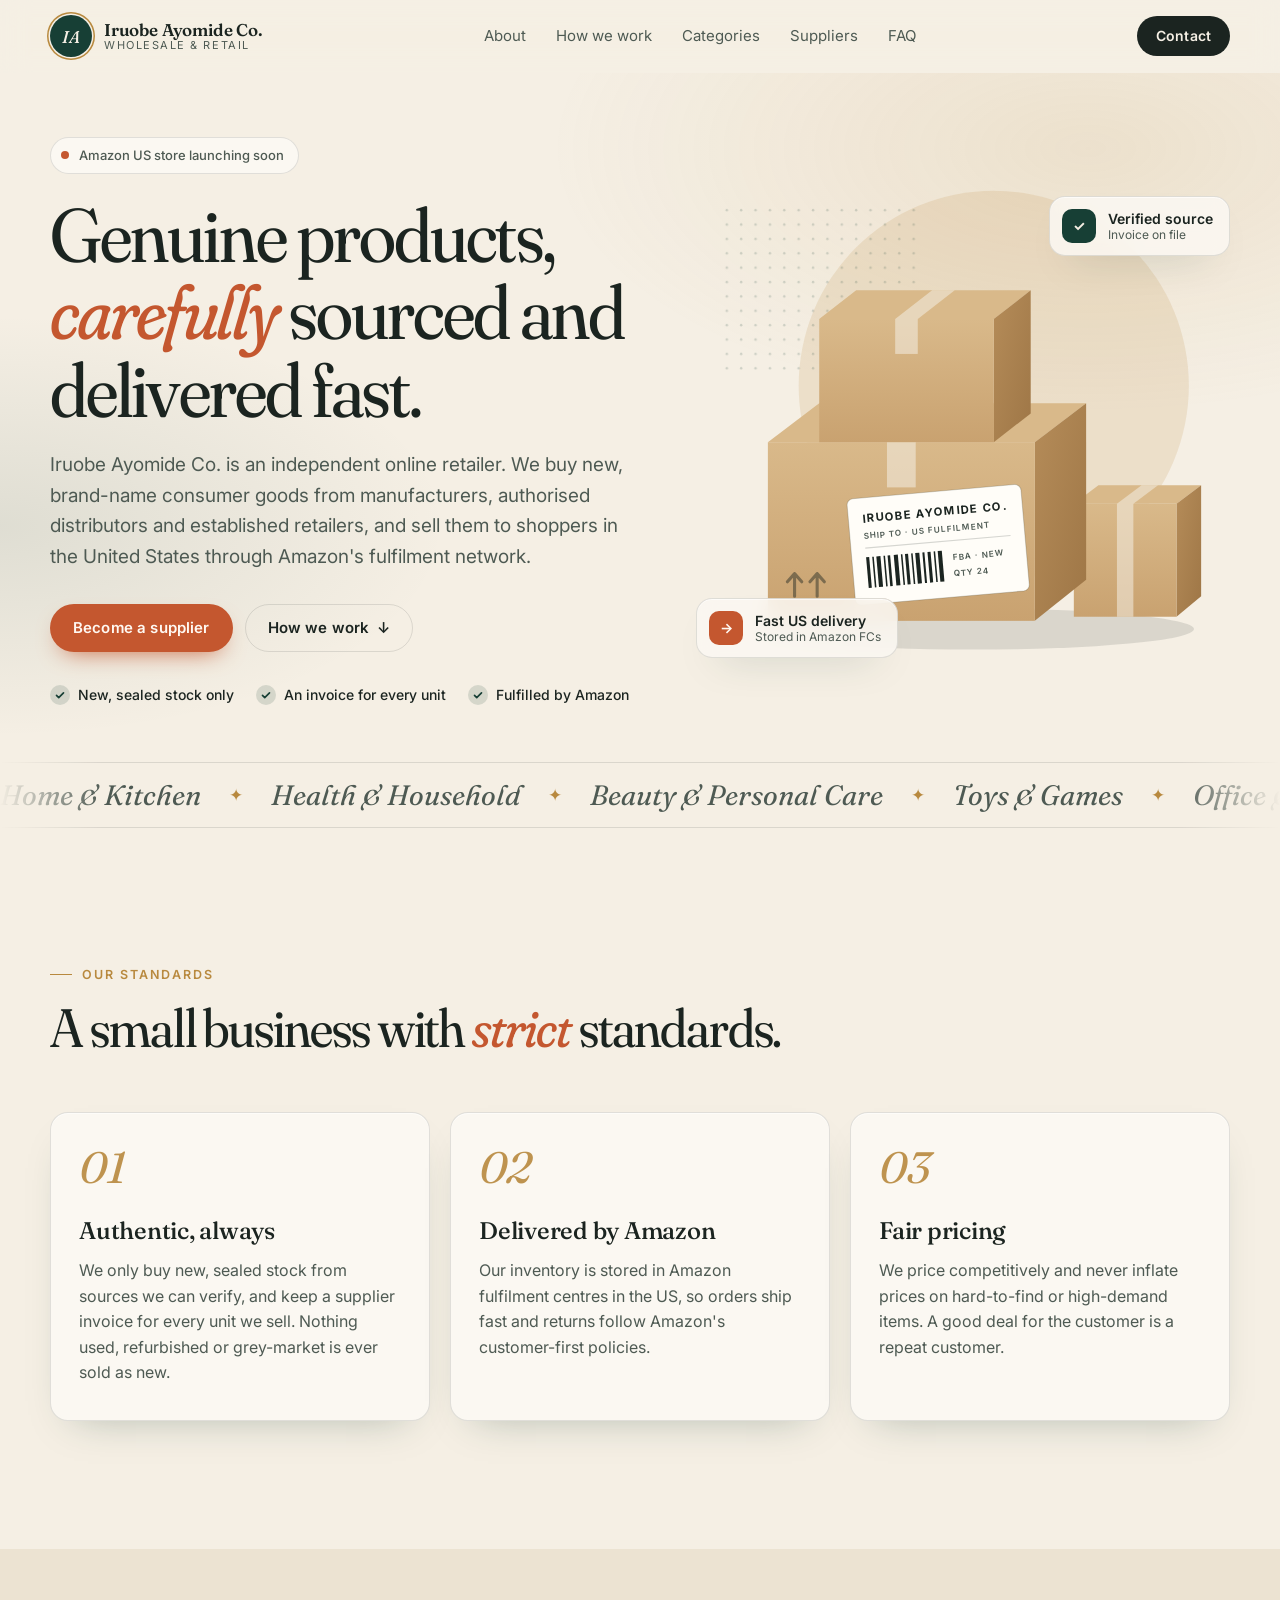
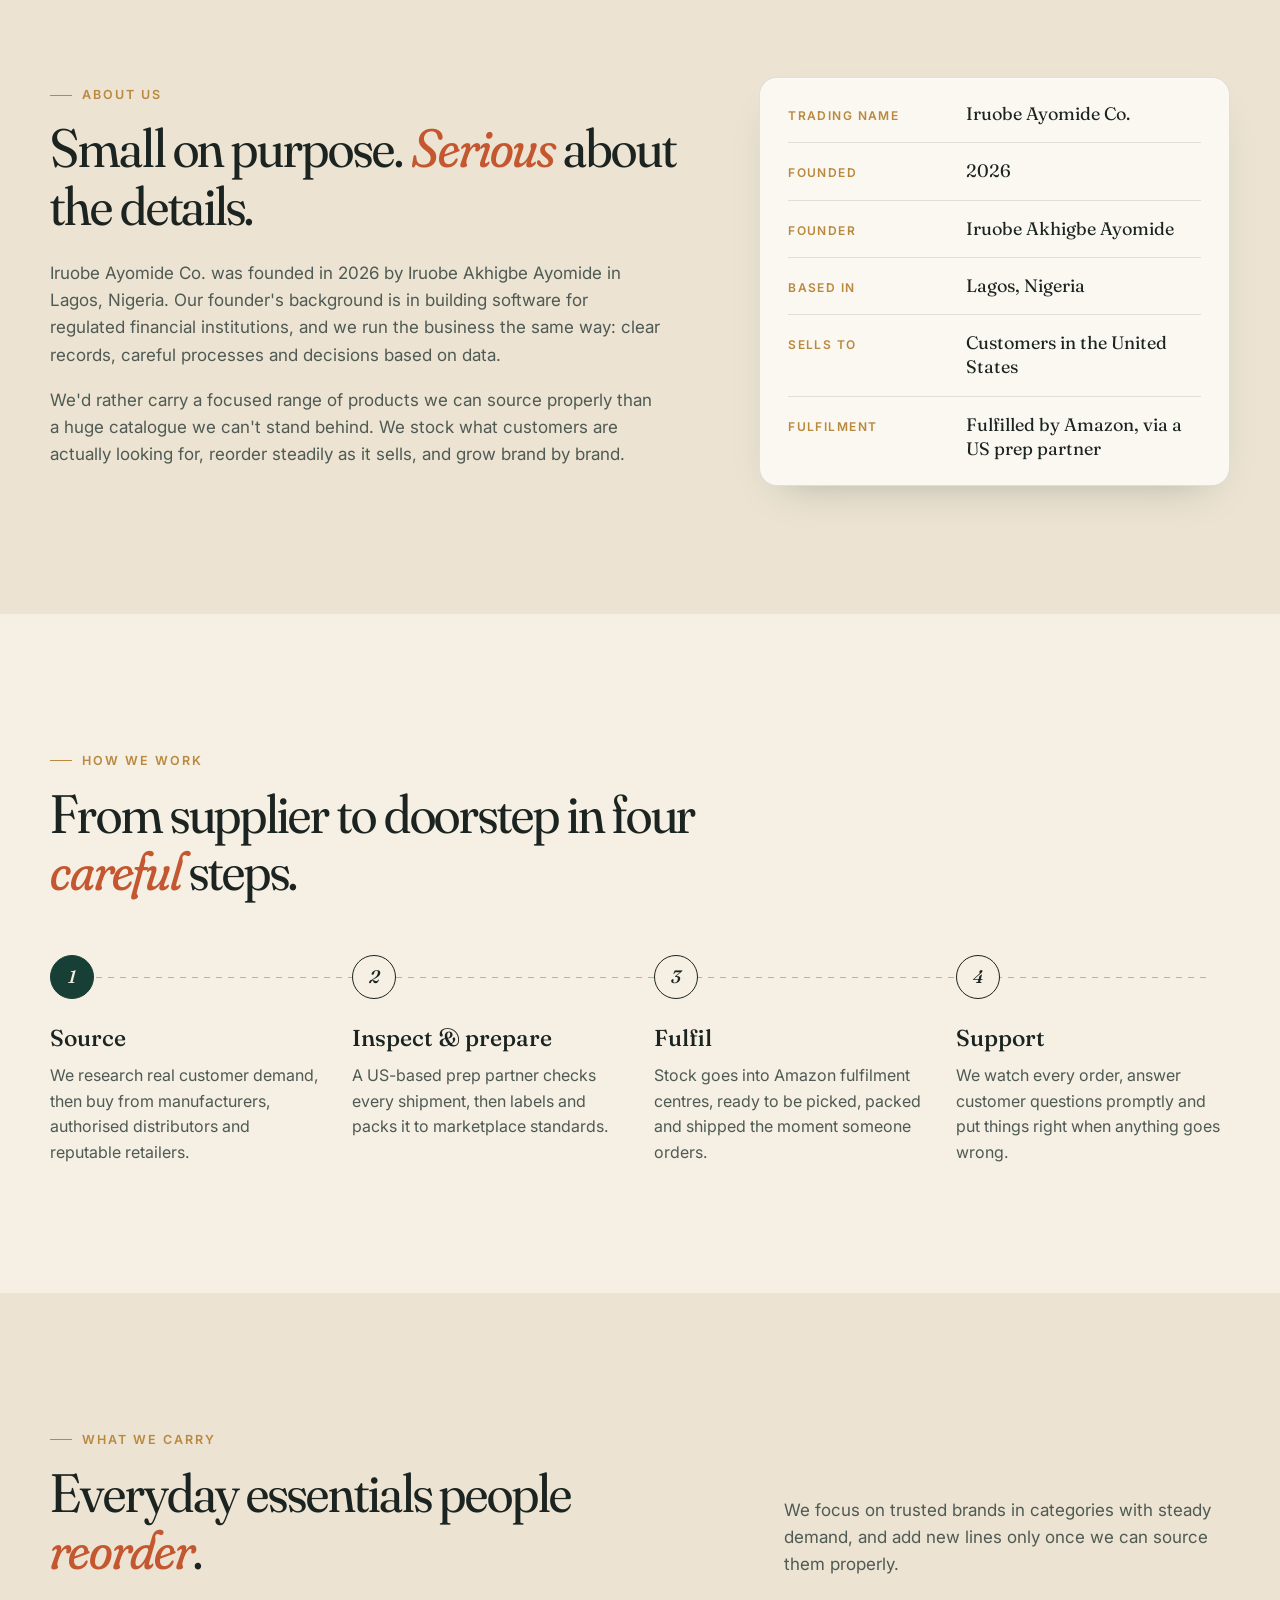
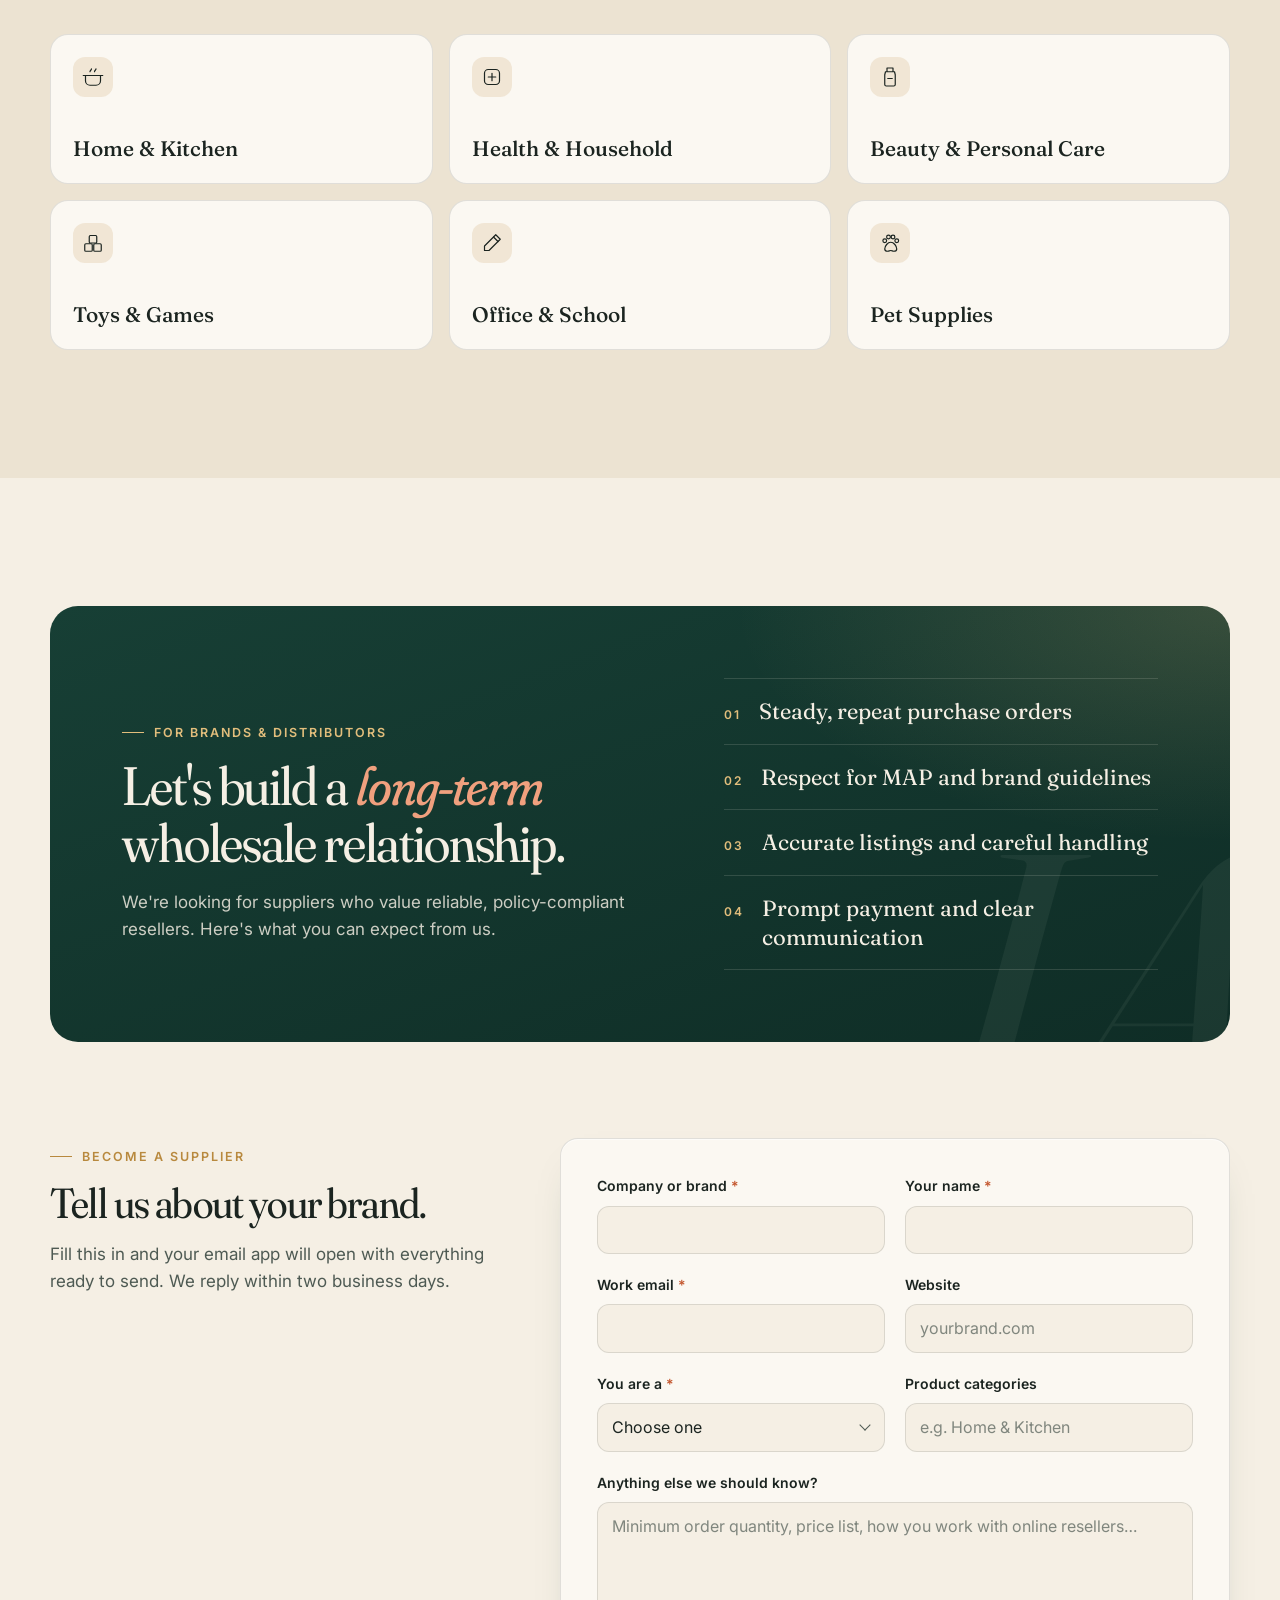
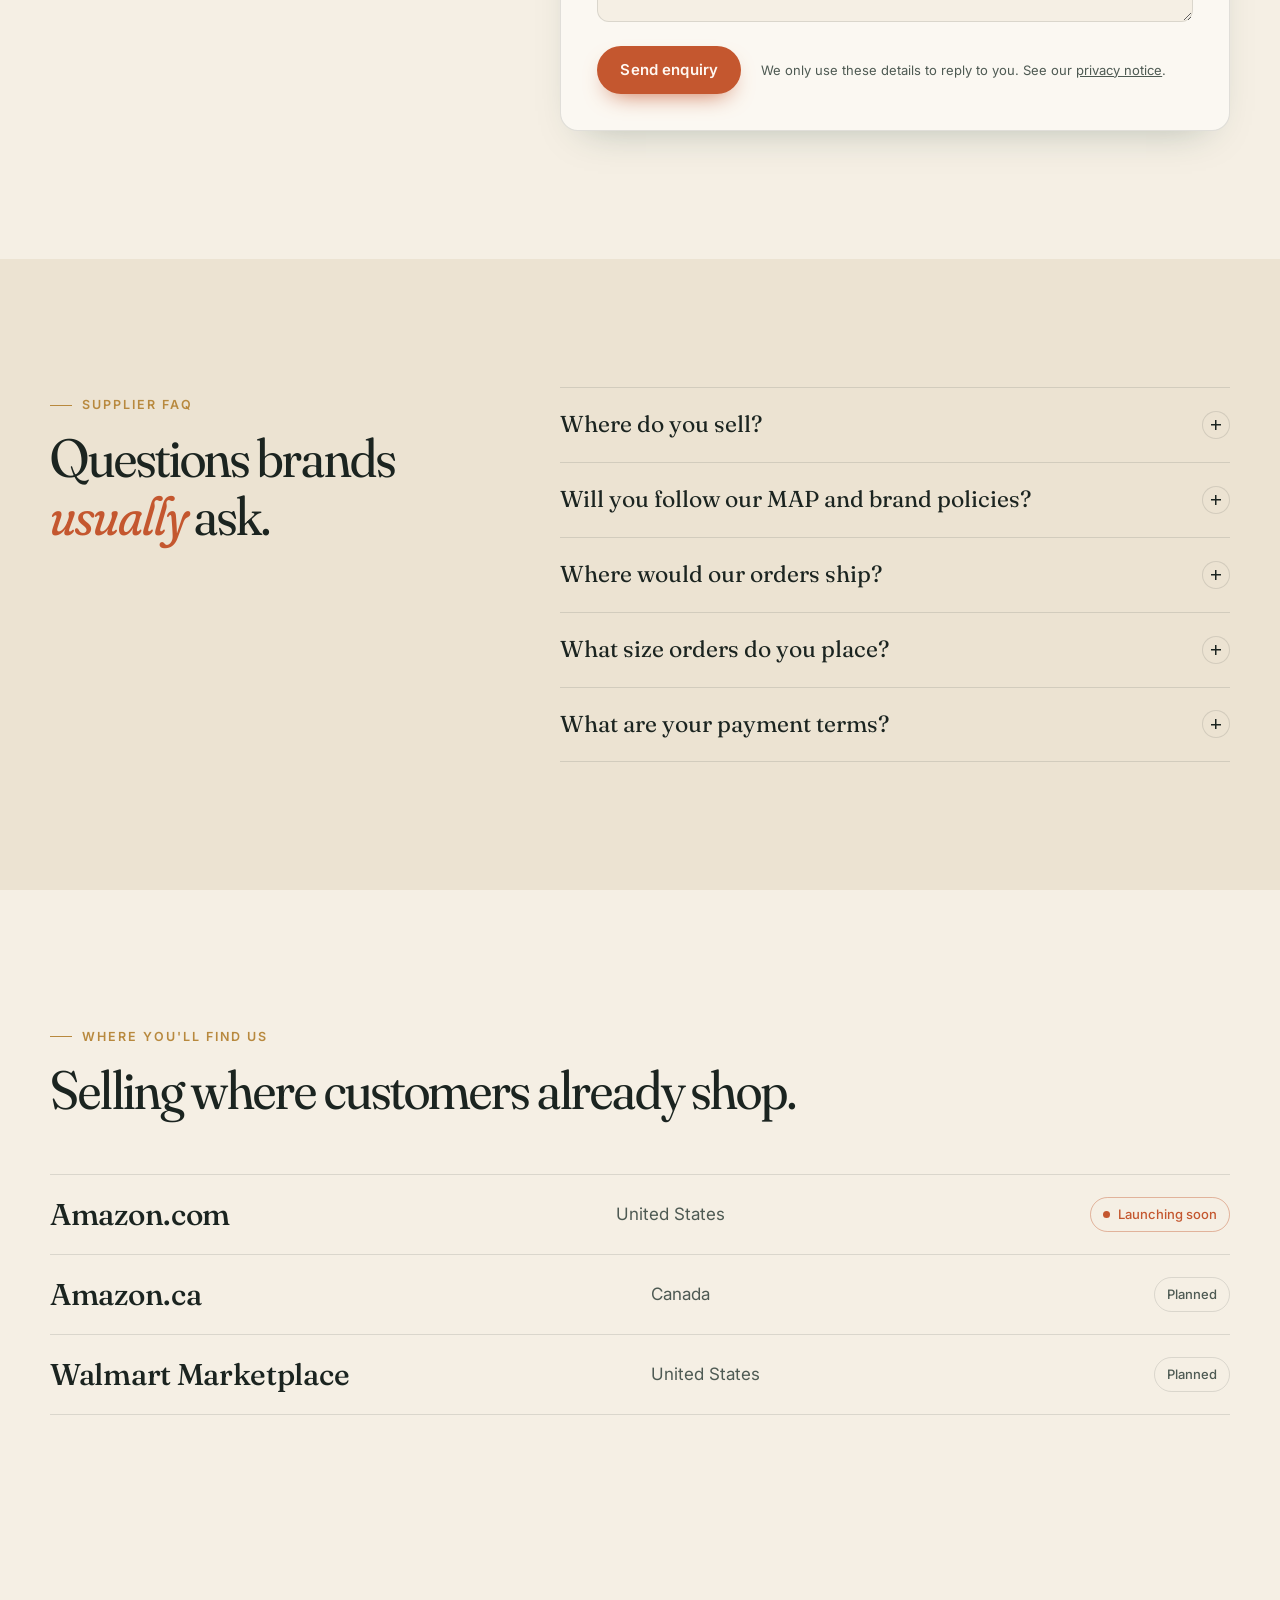
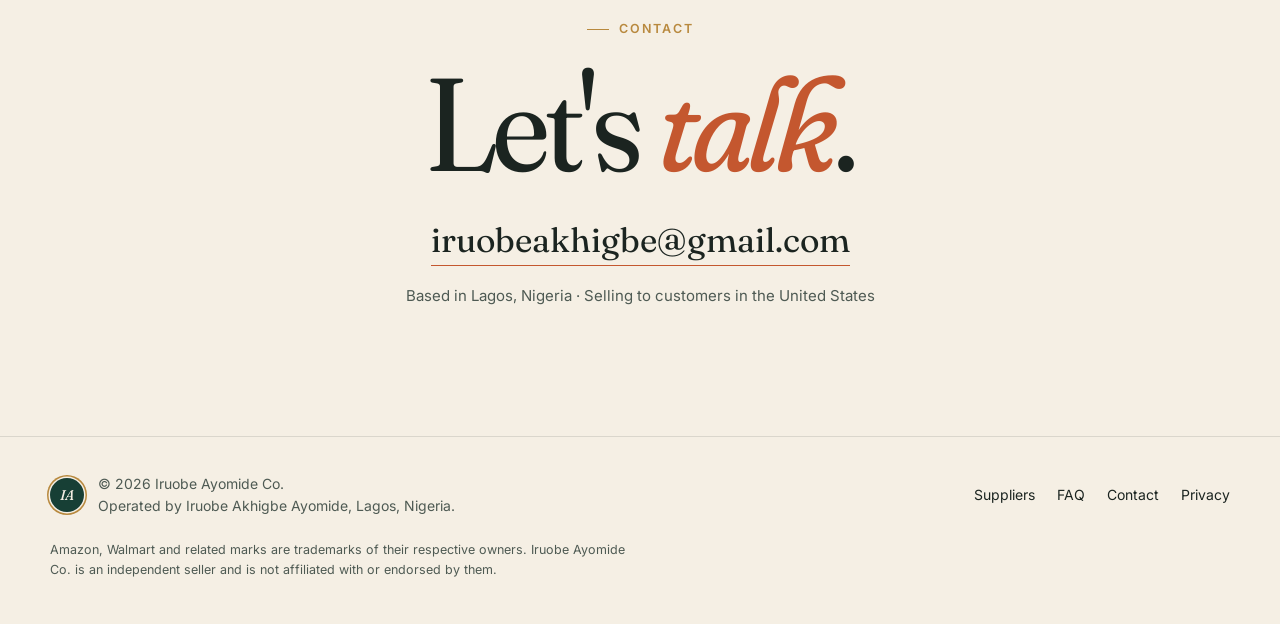
==== commit d1483d63: "Add supplier enquiry form, About, FAQ, mobile menu, privacy notice and SEO files" ====
--- a/index.html
+++ b/index.html
@@ -2,20 +2,36 @@
 <html lang="en">
 <head>
   <meta charset="utf-8">
-  <meta name="viewport" content="width=device-width, initial-scale=1">
+  <meta name="viewport" content="width=device-width, initial-scale=1, viewport-fit=cover">
   <title>Iruobe Ayomide Co. · Wholesale &amp; Retail</title>
-  <meta name="description" content="Iruobe Ayomide Co. is an independent online retailer selling new, brand-name consumer goods to shoppers in the United States through Amazon's fulfilment network.">
+  <meta name="description" content="Iruobe Ayomide Co. is an independent online retailer selling new, brand-name consumer goods to shoppers in the United States through Amazon's fulfilment network. Brands and distributors: become a supplier.">
+  <link rel="canonical" href="https://ayomideesam.github.io/iruobe-ayomide-co/">
   <meta name="theme-color" content="#F5EFE4" media="(prefers-color-scheme: light)">
   <meta name="theme-color" content="#0E1714" media="(prefers-color-scheme: dark)">
   <meta property="og:title" content="Iruobe Ayomide Co. · Wholesale & Retail">
   <meta property="og:description" content="Genuine products, carefully sourced and delivered fast.">
   <meta property="og:type" content="website">
+  <meta property="og:url" content="https://ayomideesam.github.io/iruobe-ayomide-co/">
   <link rel="icon" href="favicon.svg" type="image/svg+xml">
   <link rel="preconnect" href="https://fonts.googleapis.com">
   <link rel="preconnect" href="https://fonts.gstatic.com" crossorigin>
   <link href="https://fonts.googleapis.com/css2?family=Fraunces:ital,opsz,wght@0,9..144,300..700;1,9..144,300..700&family=Inter:wght@400;500;600&display=swap" rel="stylesheet">
   <link rel="stylesheet" href="assets/styles.css">
   <script>document.documentElement.classList.add('js')</script>
+  <script type="application/ld+json">
+  {
+    "@context": "https://schema.org",
+    "@type": "Organization",
+    "name": "Iruobe Ayomide Co.",
+    "url": "https://ayomideesam.github.io/iruobe-ayomide-co/",
+    "logo": "https://ayomideesam.github.io/iruobe-ayomide-co/favicon.svg",
+    "email": "iruobeakhigbe@gmail.com",
+    "foundingDate": "2026",
+    "founder": { "@type": "Person", "name": "Iruobe Akhigbe Ayomide" },
+    "address": { "@type": "PostalAddress", "addressLocality": "Lagos", "addressCountry": "NG" },
+    "description": "Independent online retailer selling new, brand-name consumer goods to US shoppers through Amazon's fulfilment network."
+  }
+  </script>
 </head>
 <body>
   <a class="skip" href="#main">Skip to content</a>
@@ -29,13 +45,20 @@
           <span class="brand__tag">Wholesale &amp; Retail</span>
         </span>
       </a>
-      <nav class="nav__links" aria-label="Main">
-        <a href="#standards">Standards</a>
+      <nav class="nav__links" id="site-menu" aria-label="Main">
+        <a href="#about">About</a>
         <a href="#process">How we work</a>
         <a href="#categories">Categories</a>
         <a href="#suppliers">Suppliers</a>
+        <a href="#faq">FAQ</a>
+        <a class="nav__menu-only" href="#contact">Contact</a>
       </nav>
-      <a class="btn btn--small btn--ink" href="#contact">Contact</a>
+      <div class="nav__actions">
+        <a class="btn btn--small btn--ink nav__contact" href="#contact">Contact</a>
+        <button class="menu-btn" type="button" aria-expanded="false" aria-controls="site-menu" aria-label="Open menu">
+          <span></span><span></span>
+        </button>
+      </div>
     </div>
   </header>
 
@@ -44,7 +67,7 @@
     <section class="hero">
       <div class="wrap hero__grid">
         <div class="hero__copy">
-          <p class="status" data-reveal><span class="status__dot"></span>Amazon US storefront launching soon</p>
+          <p class="status" data-reveal><span class="status__dot"></span>Amazon US store launching soon</p>
           <h1 class="display" data-reveal>Genuine products, <em>carefully</em> sourced and delivered fast.</h1>
           <p class="lead" data-reveal>
             Iruobe Ayomide Co. is an independent online retailer. We buy new, brand-name consumer goods from
@@ -52,7 +75,7 @@
             United States through Amazon's fulfilment network.
           </p>
           <div class="hero__actions" data-reveal>
-            <a class="btn btn--clay" href="mailto:iruobeakhigbe@gmail.com?subject=Wholesale%20enquiry%20-%20Iruobe%20Ayomide%20Co.">Open a wholesale account</a>
+            <a class="btn btn--clay" href="#supplier-form">Become a supplier</a>
             <a class="btn btn--ghost" href="#process">How we work <span aria-hidden="true">↓</span></a>
           </div>
           <ul class="promises" data-reveal>
@@ -80,11 +103,8 @@
 
             <circle cx="290" cy="215" r="190" fill="var(--sun)"/>
             <rect x="20" y="40" width="200" height="160" fill="url(#dots)" opacity=".8"/>
-
-            <!-- Ground shadow -->
             <ellipse cx="270" cy="452" rx="215" ry="20" fill="var(--shadow)"/>
 
-            <!-- Box C: small, right -->
             <g class="box box--c">
               <polygon points="368,330 468,330 492,312 392,312" fill="var(--kraft-1)"/>
               <polygon points="468,330 492,312 492,420 468,440" fill="url(#kraftSide)"/>
@@ -93,21 +113,18 @@
               <polygon points="410,330 426,330 450,312 434,312" fill="var(--tape)"/>
             </g>
 
-            <!-- Box A: large, bottom -->
             <g class="box box--a">
               <polygon points="70,270 330,270 380,232 120,232" fill="var(--kraft-1)"/>
               <polygon points="330,270 380,232 380,404 330,444" fill="url(#kraftSide)"/>
               <rect x="70" y="270" width="260" height="174" fill="url(#kraftFront)"/>
               <polygon points="186,270 214,270 264,232 236,232" fill="var(--tape)"/>
               <rect x="186" y="270" width="28" height="44" fill="var(--tape)"/>
-              <!-- handling marks -->
               <g stroke="var(--mark)" stroke-width="3" fill="none" stroke-linecap="round" stroke-linejoin="round">
                 <path d="M96 420v-22m0 0l-7 8m7-8l7 8"/>
                 <path d="M118 420v-22m0 0l-7 8m7-8l7 8"/>
               </g>
             </g>
 
-            <!-- Box B: medium, stacked -->
             <g class="box box--b">
               <polygon points="120,150 290,150 326,122 156,122" fill="var(--kraft-1)"/>
               <polygon points="290,150 326,122 326,242 290,270" fill="url(#kraftSide)"/>
@@ -116,7 +133,6 @@
               <rect x="194" y="150" width="22" height="34" fill="var(--tape)"/>
             </g>
 
-            <!-- Shipping label -->
             <g class="label" transform="rotate(-5 235 360)">
               <rect x="150" y="318" width="170" height="104" rx="6" fill="var(--label)" stroke="var(--label-line)"/>
               <text x="164" y="342" class="label__brand">IRUOBE AYOMIDE CO.</text>
@@ -182,8 +198,28 @@
       </div>
     </section>
 
+    <!-- About -->
+    <section class="section section--tint" id="about">
+      <div class="wrap about">
+        <div class="about__copy" data-reveal>
+          <p class="eyebrow">About us</p>
+          <h2 class="title">Small on purpose. <em>Serious</em> about the details.</h2>
+          <p>Iruobe Ayomide Co. was founded in 2026 by Iruobe Akhigbe Ayomide in Lagos, Nigeria. Our founder's background is in building software for regulated financial institutions, and we run the business the same way: clear records, careful processes and decisions based on data.</p>
+          <p>We'd rather carry a focused range of products we can source properly than a huge catalogue we can't stand behind. We stock what customers are actually looking for, reorder steadily as it sells, and grow brand by brand.</p>
+        </div>
+        <dl class="facts" data-reveal>
+          <div><dt>Trading name</dt><dd>Iruobe Ayomide Co.</dd></div>
+          <div><dt>Founded</dt><dd>2026</dd></div>
+          <div><dt>Founder</dt><dd>Iruobe Akhigbe Ayomide</dd></div>
+          <div><dt>Based in</dt><dd>Lagos, Nigeria</dd></div>
+          <div><dt>Sells to</dt><dd>Customers in the United States</dd></div>
+          <div><dt>Fulfilment</dt><dd>Fulfilled by Amazon, via a US prep partner</dd></div>
+        </dl>
+      </div>
+    </section>
+
     <!-- Process -->
-    <section class="section section--tint" id="process">
+    <section class="section" id="process">
       <div class="wrap">
         <header class="section__head" data-reveal>
           <p class="eyebrow">How we work</p>
@@ -215,7 +251,7 @@
     </section>
 
     <!-- Categories -->
-    <section class="section" id="categories">
+    <section class="section section--tint" id="categories">
       <div class="wrap">
         <header class="section__head section__head--split" data-reveal>
           <div>
@@ -261,7 +297,6 @@
             <p class="eyebrow eyebrow--light">For brands &amp; distributors</p>
             <h2 class="title title--light">Let's build a <em>long-term</em> wholesale relationship.</h2>
             <p>We're looking for suppliers who value reliable, policy-compliant resellers. Here's what you can expect from us.</p>
-            <a class="btn btn--clay" href="mailto:iruobeakhigbe@gmail.com?subject=Wholesale%20enquiry%20-%20Iruobe%20Ayomide%20Co.">Get in touch</a>
           </div>
           <ul class="panel__list">
             <li><span>01</span>Steady, repeat purchase orders</li>
@@ -270,11 +305,100 @@
             <li><span>04</span>Prompt payment and clear communication</li>
           </ul>
         </div>
+
+        <div class="enquiry" id="supplier-form">
+          <header class="enquiry__head" data-reveal>
+            <p class="eyebrow">Become a supplier</p>
+            <h2 class="title title--sm">Tell us about your brand.</h2>
+            <p class="section__note">Fill this in and your email app will open with everything ready to send. We reply within two business days.</p>
+          </header>
+
+          <form class="form" data-reveal novalidate>
+            <div class="field">
+              <label for="f-company">Company or brand <span aria-hidden="true">*</span></label>
+              <input id="f-company" name="company" type="text" autocomplete="organization" required>
+            </div>
+            <div class="field">
+              <label for="f-name">Your name <span aria-hidden="true">*</span></label>
+              <input id="f-name" name="name" type="text" autocomplete="name" required>
+            </div>
+            <div class="field">
+              <label for="f-email">Work email <span aria-hidden="true">*</span></label>
+              <input id="f-email" name="email" type="email" autocomplete="email" inputmode="email" required>
+            </div>
+            <div class="field">
+              <label for="f-website">Website</label>
+              <input id="f-website" name="website" type="text" inputmode="url" autocomplete="url" placeholder="yourbrand.com">
+            </div>
+            <div class="field">
+              <label for="f-type">You are a <span aria-hidden="true">*</span></label>
+              <div class="select">
+                <select id="f-type" name="type" required>
+                  <option value="" selected disabled>Choose one</option>
+                  <option>Brand owner</option>
+                  <option>Manufacturer</option>
+                  <option>Authorised distributor</option>
+                  <option>Wholesaler</option>
+                  <option>Other</option>
+                </select>
+              </div>
+            </div>
+            <div class="field">
+              <label for="f-categories">Product categories</label>
+              <input id="f-categories" name="categories" type="text" placeholder="e.g. Home &amp; Kitchen">
+            </div>
+            <div class="field field--full">
+              <label for="f-message">Anything else we should know?</label>
+              <textarea id="f-message" name="message" rows="4" placeholder="Minimum order quantity, price list, how you work with online resellers…"></textarea>
+            </div>
+            <div class="form__foot field--full">
+              <button class="btn btn--clay" type="submit">Send enquiry</button>
+              <p class="form__privacy">We only use these details to reply to you. See our <a href="privacy.html">privacy notice</a>.</p>
+            </div>
+            <div class="form__status field--full" role="status" aria-live="polite" hidden>
+              <p><strong>Your email app should now be open with your enquiry.</strong> If nothing happened, email us directly at
+                <a href="mailto:iruobeakhigbe@gmail.com">iruobeakhigbe<wbr>@gmail.com</a>.</p>
+              <button class="btn btn--small btn--ghost" type="button" data-copy="iruobeakhigbe@gmail.com">Copy email address</button>
+            </div>
+          </form>
+        </div>
+      </div>
+    </section>
+
+    <!-- FAQ -->
+    <section class="section section--tint" id="faq">
+      <div class="wrap faq">
+        <header class="section__head" data-reveal>
+          <p class="eyebrow">Supplier FAQ</p>
+          <h2 class="title">Questions brands <em>usually</em> ask.</h2>
+        </header>
+        <div class="faq__list">
+          <details data-reveal>
+            <summary>Where do you sell?</summary>
+            <p>We sell to customers in the United States on Amazon.com, using Fulfilment by Amazon. Amazon.ca and Walmart Marketplace are next on our roadmap.</p>
+          </details>
+          <details data-reveal>
+            <summary>Will you follow our MAP and brand policies?</summary>
+            <p>Yes. We list at or above your minimum advertised price, use your approved content and imagery, and follow any reseller guidelines you share with us.</p>
+          </details>
+          <details data-reveal>
+            <summary>Where would our orders ship?</summary>
+            <p>To our US-based prep partner, who inspects each shipment and sends it on to Amazon fulfilment centres. We share the full address when we open an account with you.</p>
+          </details>
+          <details data-reveal>
+            <summary>What size orders do you place?</summary>
+            <p>We usually start with a test order, then reorder steadily as products sell through. If you have a minimum order quantity or opening order value, let us know up front.</p>
+          </details>
+          <details data-reveal>
+            <summary>What are your payment terms?</summary>
+            <p>We're happy to prepay initial orders. Once we've built a track record together, we're open to discussing terms.</p>
+          </details>
+        </div>
       </div>
     </section>
 
     <!-- Marketplaces -->
-    <section class="section section--tight" id="marketplaces">
+    <section class="section" id="marketplaces">
       <div class="wrap">
         <header class="section__head" data-reveal>
           <p class="eyebrow">Where you'll find us</p>
@@ -293,7 +417,7 @@
       <div class="wrap contact__inner" data-reveal>
         <p class="eyebrow">Contact</p>
         <h2 class="display display--contact">Let's <em>talk</em>.</h2>
-        <a class="contact__email" href="mailto:iruobeakhigbe@gmail.com?subject=Enquiry%20-%20Iruobe%20Ayomide%20Co.">iruobeakhigbe@gmail.com</a>
+        <a class="contact__email" href="mailto:iruobeakhigbe@gmail.com?subject=Enquiry%20-%20Iruobe%20Ayomide%20Co.">iruobeakhigbe<wbr>@gmail.com</a>
         <p class="contact__meta">Based in Lagos, Nigeria · Selling to customers in the United States</p>
       </div>
     </section>
@@ -305,6 +429,12 @@
         <span class="seal seal--small" aria-hidden="true">IA</span>
         <p>© <span data-year>2026</span> Iruobe Ayomide Co.<br>Operated by Iruobe Akhigbe Ayomide, Lagos, Nigeria.</p>
       </div>
+      <nav class="footer__links" aria-label="Footer">
+        <a href="#suppliers">Suppliers</a>
+        <a href="#faq">FAQ</a>
+        <a href="#contact">Contact</a>
+        <a href="privacy.html">Privacy</a>
+      </nav>
       <p class="footer__legal">Amazon, Walmart and related marks are trademarks of their respective owners. Iruobe Ayomide Co. is an independent seller and is not affiliated with or endorsed by them.</p>
     </div>
   </footer>
--- a/assets/styles.css
+++ b/assets/styles.css
@@ -120,16 +120,55 @@
   transition: border-color .3s ease;
 }
 .nav.is-scrolled { border-bottom-color: var(--line); }
-.nav__inner { display: flex; align-items: center; justify-content: space-between; gap: 16px; height: 72px; }
-.nav__links { display: none; gap: 32px; font-size: 15px; color: var(--ink-soft); }
-.nav__links a { text-decoration: none; position: relative; }
-.nav__links a::after {
-  content: ""; position: absolute; left: 0; right: 0; bottom: -4px; height: 1px;
-  background: currentColor; transform: scaleX(0); transform-origin: left; transition: transform .3s ease;
-}
-.nav__links a:hover { color: var(--ink); }
-.nav__links a:hover::after { transform: scaleX(1); }
-@media (min-width: 900px) { .nav__links { display: flex; } }
+.nav__inner { position: relative; display: flex; align-items: center; justify-content: space-between; gap: 12px; height: 72px; }
+.nav__actions { display: flex; align-items: center; gap: 10px; flex: none; }
+.nav__contact { display: none; }
+@media (min-width: 520px) { .nav__contact { display: inline-flex; } }
+
+/* Mobile menu (default) */
+.nav__links {
+  position: absolute; top: 100%; left: -16px; right: -16px;
+  display: none; flex-direction: column; gap: 0;
+  padding: 8px 16px 20px;
+  background: var(--paper); border-bottom: 1px solid var(--line);
+  box-shadow: 0 24px 40px -28px rgba(0, 0, 0, 0.35);
+  max-height: calc(100dvh - 72px); overflow-y: auto;
+}
+.nav.is-open .nav__links { display: flex; }
+.nav__links a {
+  text-decoration: none; padding: 14px 0; border-bottom: 1px solid var(--line);
+  font: 400 22px/1.2 var(--serif); color: var(--ink);
+}
+.nav__links a:last-child { border-bottom: 0; }
+
+.menu-btn {
+  display: inline-grid; place-content: center; gap: 6px;
+  width: 44px; height: 44px; border-radius: 50%;
+  border: 1px solid var(--line); background: var(--card); color: var(--ink); cursor: pointer;
+}
+.menu-btn span { display: block; width: 18px; height: 1.5px; background: currentColor; border-radius: 2px; transition: transform .3s ease; }
+.nav.is-open .menu-btn span:first-child { transform: translateY(3.75px) rotate(45deg); }
+.nav.is-open .menu-btn span:last-child { transform: translateY(-3.75px) rotate(-45deg); }
+
+/* Desktop nav */
+@media (min-width: 1040px) {
+  .nav__links {
+    position: static; display: flex; flex-direction: row; gap: 30px;
+    padding: 0; background: none; border: 0; box-shadow: none; max-height: none; overflow: visible;
+  }
+  .nav__links a {
+    position: relative; padding: 0; border: 0;
+    font: 400 15px/1.6 var(--sans); color: var(--ink-soft);
+  }
+  .nav__links a::after {
+    content: ""; position: absolute; left: 0; right: 0; bottom: -4px; height: 1px;
+    background: currentColor; transform: scaleX(0); transform-origin: left; transition: transform .3s ease;
+  }
+  .nav__links a:hover { color: var(--ink); }
+  .nav__links a:hover::after { transform: scaleX(1); }
+  .nav__links .nav__menu-only { display: none; }
+  .menu-btn { display: none; }
+}
 
 .brand { display: flex; align-items: center; gap: 12px; text-decoration: none; min-width: 0; }
 .seal {
@@ -143,6 +182,12 @@
 .brand__text { display: flex; flex-direction: column; line-height: 1.15; min-width: 0; }
 .brand__name { font: 600 17px/1.15 var(--serif); letter-spacing: -0.01em; white-space: nowrap; }
 .brand__tag { font-size: 11px; letter-spacing: 0.14em; text-transform: uppercase; color: var(--ink-soft); }
+@media (max-width: 359px) {
+  .seal { width: 36px; height: 36px; font-size: 15px; }
+  .brand { gap: 10px; }
+  .brand__name { font-size: 15.5px; }
+  .brand__tag { font-size: 9.5px; letter-spacing: 0.12em; }
+}
 
 /* ---------- Hero ---------- */
 .hero { position: relative; padding: 40px 0 0; }
@@ -165,7 +210,9 @@
   border: 1px solid var(--line); background: var(--card);
   font-size: 13px; font-weight: 500; color: var(--ink-soft);
 }
+@media (max-width: 359px) { .status { font-size: 12px; padding: 6px 12px 6px 9px; gap: 8px; } }
 .status__dot {
+  flex: none;
   width: 8px; height: 8px; border-radius: 50%; background: var(--clay);
   box-shadow: 0 0 0 0 color-mix(in srgb, var(--clay) 60%, transparent);
   animation: pulse 2.4s ease-out infinite;
@@ -202,6 +249,7 @@
 
 /* Art */
 .hero__art { position: relative; margin: 0; max-width: 560px; justify-self: center; width: 100%; }
+@media (min-width: 600px) and (max-width: 979px) { .hero__art { max-width: 460px; } }
 .parcels { width: 100%; height: auto; overflow: visible; }
 .parcels .box { transform-box: fill-box; }
 .parcels .box--b { animation: float 7s ease-in-out infinite; transform-origin: center bottom; }
@@ -250,7 +298,7 @@
 @keyframes marquee { to { transform: translateX(-50%); } }
 
 /* ---------- Sections ---------- */
-.section { padding: clamp(72px, 10vw, 128px) 0; }
+.section { padding: clamp(72px, 10vw, 128px) 0; scroll-margin-top: 64px; }
 .section--tight { padding-top: 0; }
 .section--tint { background: var(--paper-2); }
 .section__head { max-width: 760px; margin-bottom: clamp(36px, 5vw, 56px); }
@@ -368,6 +416,11 @@
 @media (min-width: 720px) { .markets__region { grid-row: auto; } }
 .markets .pill { grid-row: 1 / span 2; grid-column: 2; }
 @media (min-width: 720px) { .markets .pill { grid-row: auto; grid-column: auto; } }
+@media (max-width: 400px) {
+  .markets li { grid-template-columns: 1fr; gap: 6px; }
+  .markets__region { grid-row: auto; }
+  .markets .pill { grid-row: auto; grid-column: 1; justify-self: start; margin-top: 4px; }
+}
 .pill {
   display: inline-flex; align-items: center; gap: 8px; padding: 6px 12px; border-radius: 999px;
   border: 1px solid var(--line); font-size: 13px; font-weight: 500; color: var(--ink-soft); white-space: nowrap;
@@ -380,21 +433,118 @@
 .contact__inner { display: flex; flex-direction: column; align-items: center; }
 .display--contact { font-size: clamp(56px, 12vw, 132px); margin-top: 18px; }
 .contact__email {
-  margin-top: 28px; max-width: 100%; overflow-wrap: anywhere;
-  font: 400 clamp(20px, 3.4vw, 34px)/1.2 var(--serif);
+  margin-top: 28px; max-width: 100%; overflow-wrap: break-word;
+  font: 400 clamp(17px, 5.4vw, 34px)/1.2 var(--serif);
   text-decoration: none; border-bottom: 1px solid var(--clay); padding-bottom: 4px;
   transition: color .25s ease;
 }
 .contact__email:hover { color: var(--clay); }
 .contact__meta { margin-top: 18px; color: var(--ink-soft); font-size: 15px; }
 
+/* About */
+.about { display: grid; gap: 40px; align-items: start; }
+@media (min-width: 900px) { .about { grid-template-columns: 1.15fr 0.85fr; gap: 72px; } }
+.about__copy p:not(.eyebrow) { margin-top: 18px; color: var(--ink-soft); max-width: 36em; }
+.about__copy .title + p { margin-top: 26px; }
+.facts {
+  margin: 0; padding: 8px 28px; border-radius: var(--radius);
+  background: var(--card); border: 1px solid var(--line); box-shadow: var(--shadow-soft);
+}
+.facts div { display: grid; gap: 2px; padding: 16px 0; border-bottom: 1px solid var(--line); }
+.facts div:last-child { border-bottom: 0; }
+@media (min-width: 480px) { .facts div { grid-template-columns: 9.5em 1fr; gap: 16px; align-items: baseline; } }
+.facts dt { font-size: 12px; font-weight: 600; letter-spacing: 0.12em; text-transform: uppercase; color: var(--brass); }
+.facts dd { margin: 0; font: 400 18px/1.35 var(--serif); }
+
+/* Enquiry form */
+.enquiry { display: grid; gap: 32px; margin-top: clamp(56px, 8vw, 96px); scroll-margin-top: 96px; }
+@media (min-width: 980px) { .enquiry { grid-template-columns: 0.8fr 1.2fr; gap: 64px; align-items: start; } }
+.enquiry__head .section__note { margin-top: 16px; }
+.title--sm { font-size: clamp(28px, 3.6vw, 42px); }
+.form {
+  display: grid; gap: 18px; padding: clamp(20px, 4vw, 36px);
+  border-radius: var(--radius); background: var(--card); border: 1px solid var(--line); box-shadow: var(--shadow-soft);
+}
+@media (min-width: 640px) { .form { grid-template-columns: 1fr 1fr; gap: 20px; } }
+.field { display: grid; gap: 8px; min-width: 0; }
+.field--full { grid-column: 1 / -1; }
+.field label { font-size: 14px; font-weight: 600; }
+.field label span { color: var(--clay); }
+.field input, .field select, .field textarea {
+  width: 100%; min-height: 48px; padding: 12px 14px;
+  border-radius: 12px; border: 1px solid var(--line); background: var(--paper);
+  color: var(--ink); font: 400 16px/1.4 var(--sans);
+  transition: border-color .2s ease, box-shadow .2s ease;
+  -webkit-appearance: none; appearance: none;
+}
+.field textarea { resize: vertical; min-height: 120px; }
+.field input::placeholder, .field textarea::placeholder { color: color-mix(in srgb, var(--ink-soft) 70%, transparent); }
+.field input:focus, .field select:focus, .field textarea:focus {
+  outline: none; border-color: var(--forest);
+  box-shadow: 0 0 0 3px color-mix(in srgb, var(--forest) 22%, transparent);
+}
+@media (prefers-color-scheme: dark) {
+  .field input:focus, .field select:focus, .field textarea:focus { border-color: var(--brass); box-shadow: 0 0 0 3px color-mix(in srgb, var(--brass) 25%, transparent); }
+}
+.field.is-invalid input, .field.is-invalid select { border-color: var(--clay); }
+.field__error { font-size: 13px; color: var(--clay); }
+.select { position: relative; }
+.select::after {
+  content: ""; position: absolute; right: 16px; top: 50%; width: 8px; height: 8px; margin-top: -6px;
+  border-right: 1.5px solid var(--ink-soft); border-bottom: 1.5px solid var(--ink-soft); transform: rotate(45deg); pointer-events: none;
+}
+.select select { padding-right: 40px; cursor: pointer; }
+.form__foot { display: flex; flex-wrap: wrap; align-items: center; gap: 14px 20px; margin-top: 4px; }
+.form__foot .btn { cursor: pointer; }
+.form__privacy { font-size: 13px; color: var(--ink-soft); }
+.form__status {
+  display: grid; gap: 14px; justify-items: start; padding: 18px; border-radius: 14px;
+  background: color-mix(in srgb, var(--forest) 10%, transparent); font-size: 15px;
+}
+.form__status[hidden] { display: none; }
+.form__status a { overflow-wrap: break-word; }
+
+/* FAQ */
+.faq { display: grid; gap: 0; }
+@media (min-width: 900px) { .faq { grid-template-columns: 0.8fr 1.2fr; gap: 64px; align-items: start; } }
+.faq__list { border-top: 1px solid var(--line); }
+.faq details { border-bottom: 1px solid var(--line); }
+.faq summary {
+  display: flex; align-items: center; justify-content: space-between; gap: 16px;
+  padding: 22px 0; cursor: pointer; list-style: none;
+  font: 400 clamp(19px, 2.2vw, 23px)/1.3 var(--serif);
+}
+.faq summary::-webkit-details-marker { display: none; }
+.faq summary::after {
+  content: ""; flex: none; width: 28px; height: 28px; border-radius: 50%;
+  border: 1px solid var(--line);
+  background:
+    linear-gradient(var(--ink), var(--ink)) center / 10px 1.5px no-repeat,
+    linear-gradient(var(--ink), var(--ink)) center / 1.5px 10px no-repeat;
+  transition: transform .3s ease;
+}
+.faq details[open] summary::after { transform: rotate(45deg); }
+.faq details p { padding: 0 44px 24px 0; color: var(--ink-soft); max-width: 40em; }
+
 /* Footer */
-.footer { border-top: 1px solid var(--line); padding: 36px 0 44px; font-size: 14px; color: var(--ink-soft); }
+.footer { border-top: 1px solid var(--line); padding: 36px 0 calc(44px + env(safe-area-inset-bottom)); font-size: 14px; color: var(--ink-soft); }
 .footer__inner { display: grid; gap: 22px; }
-@media (min-width: 860px) { .footer__inner { grid-template-columns: 1fr 1fr; align-items: center; } }
+@media (min-width: 860px) { .footer__inner { grid-template-columns: 1fr auto; align-items: center; } }
 .footer__brand { display: flex; align-items: center; gap: 14px; }
-.footer__legal { font-size: 12.5px; max-width: 46em; }
-@media (min-width: 860px) { .footer__legal { justify-self: end; text-align: right; } }
+.footer__links { display: flex; flex-wrap: wrap; gap: 10px 22px; }
+.footer__links a { text-decoration: none; color: var(--ink); }
+.footer__links a:hover { color: var(--clay); }
+.footer__legal { font-size: 12.5px; max-width: 46em; grid-column: 1 / -1; }
+
+/* Simple pages (privacy, 404) */
+.page { padding: clamp(48px, 8vw, 96px) 0; }
+.page__body { max-width: 720px; }
+.page__body h1 { margin-top: 14px; font: 400 clamp(36px, 6vw, 60px)/1.05 var(--serif); letter-spacing: -0.02em; }
+.page__body h2 { margin-top: 40px; font: 500 24px/1.25 var(--serif); }
+.page__body p, .page__body li { margin-top: 12px; color: var(--ink-soft); }
+.page__body ul { list-style: disc; padding-left: 1.2em; }
+.page__body .meta { font-size: 14px; }
+.page__body .btn { margin-top: 32px; }
 
 /* ---------- Reveal ---------- */
 .js [data-reveal] { opacity: 0; transform: translateY(18px); transition: opacity .8s ease, transform .8s cubic-bezier(.2, .7, .2, 1); }
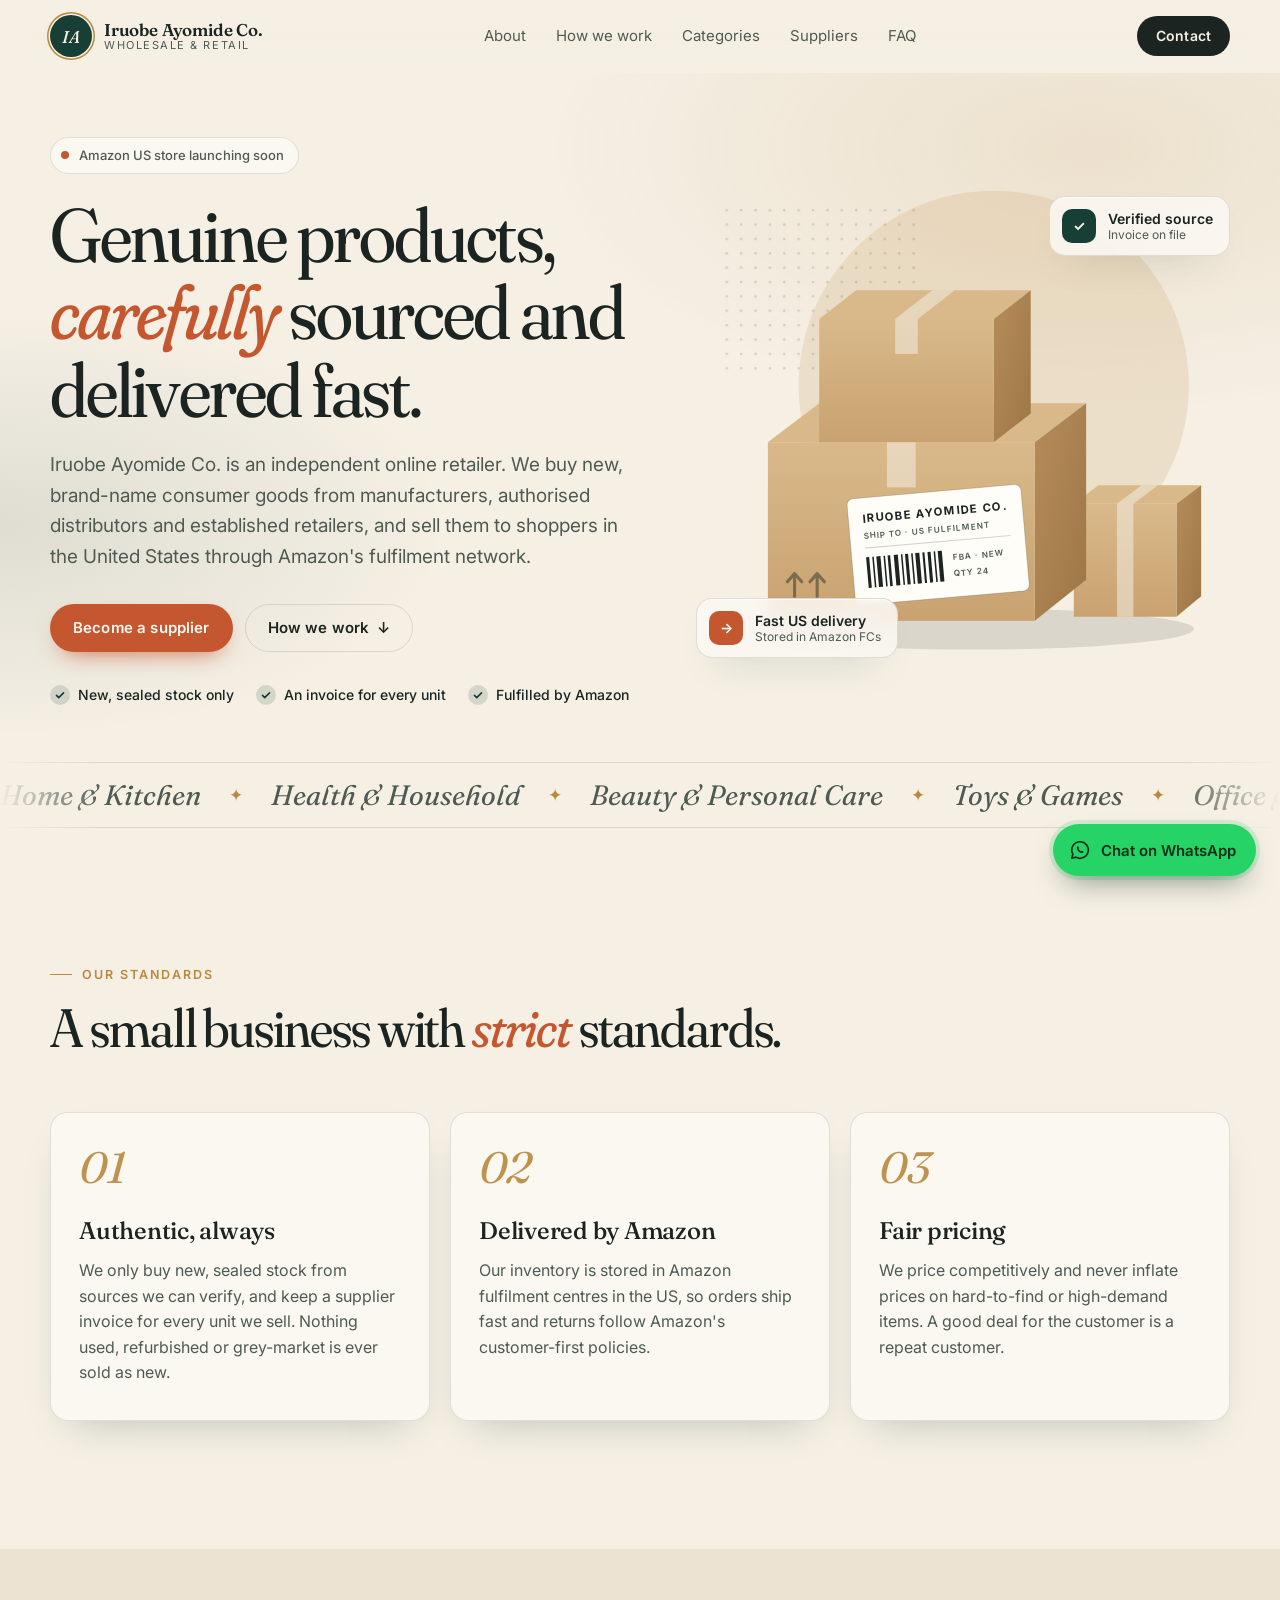
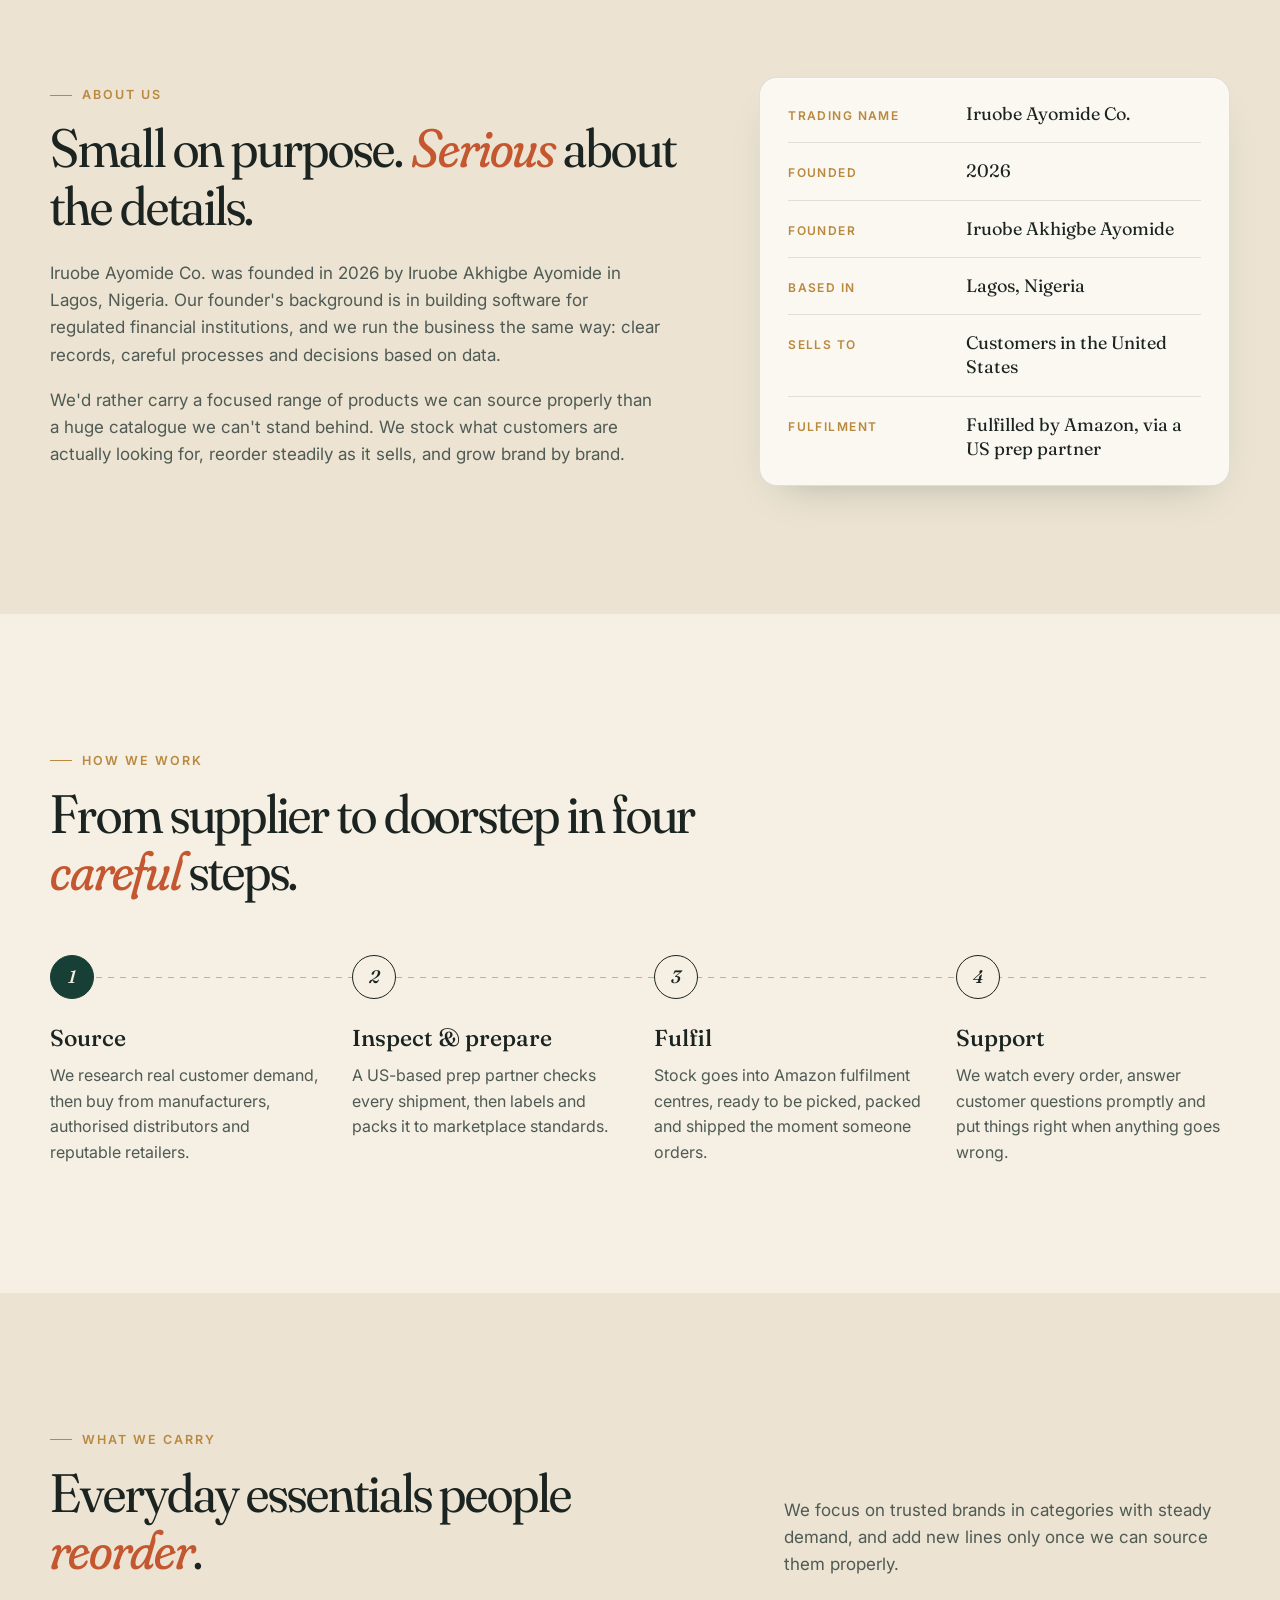
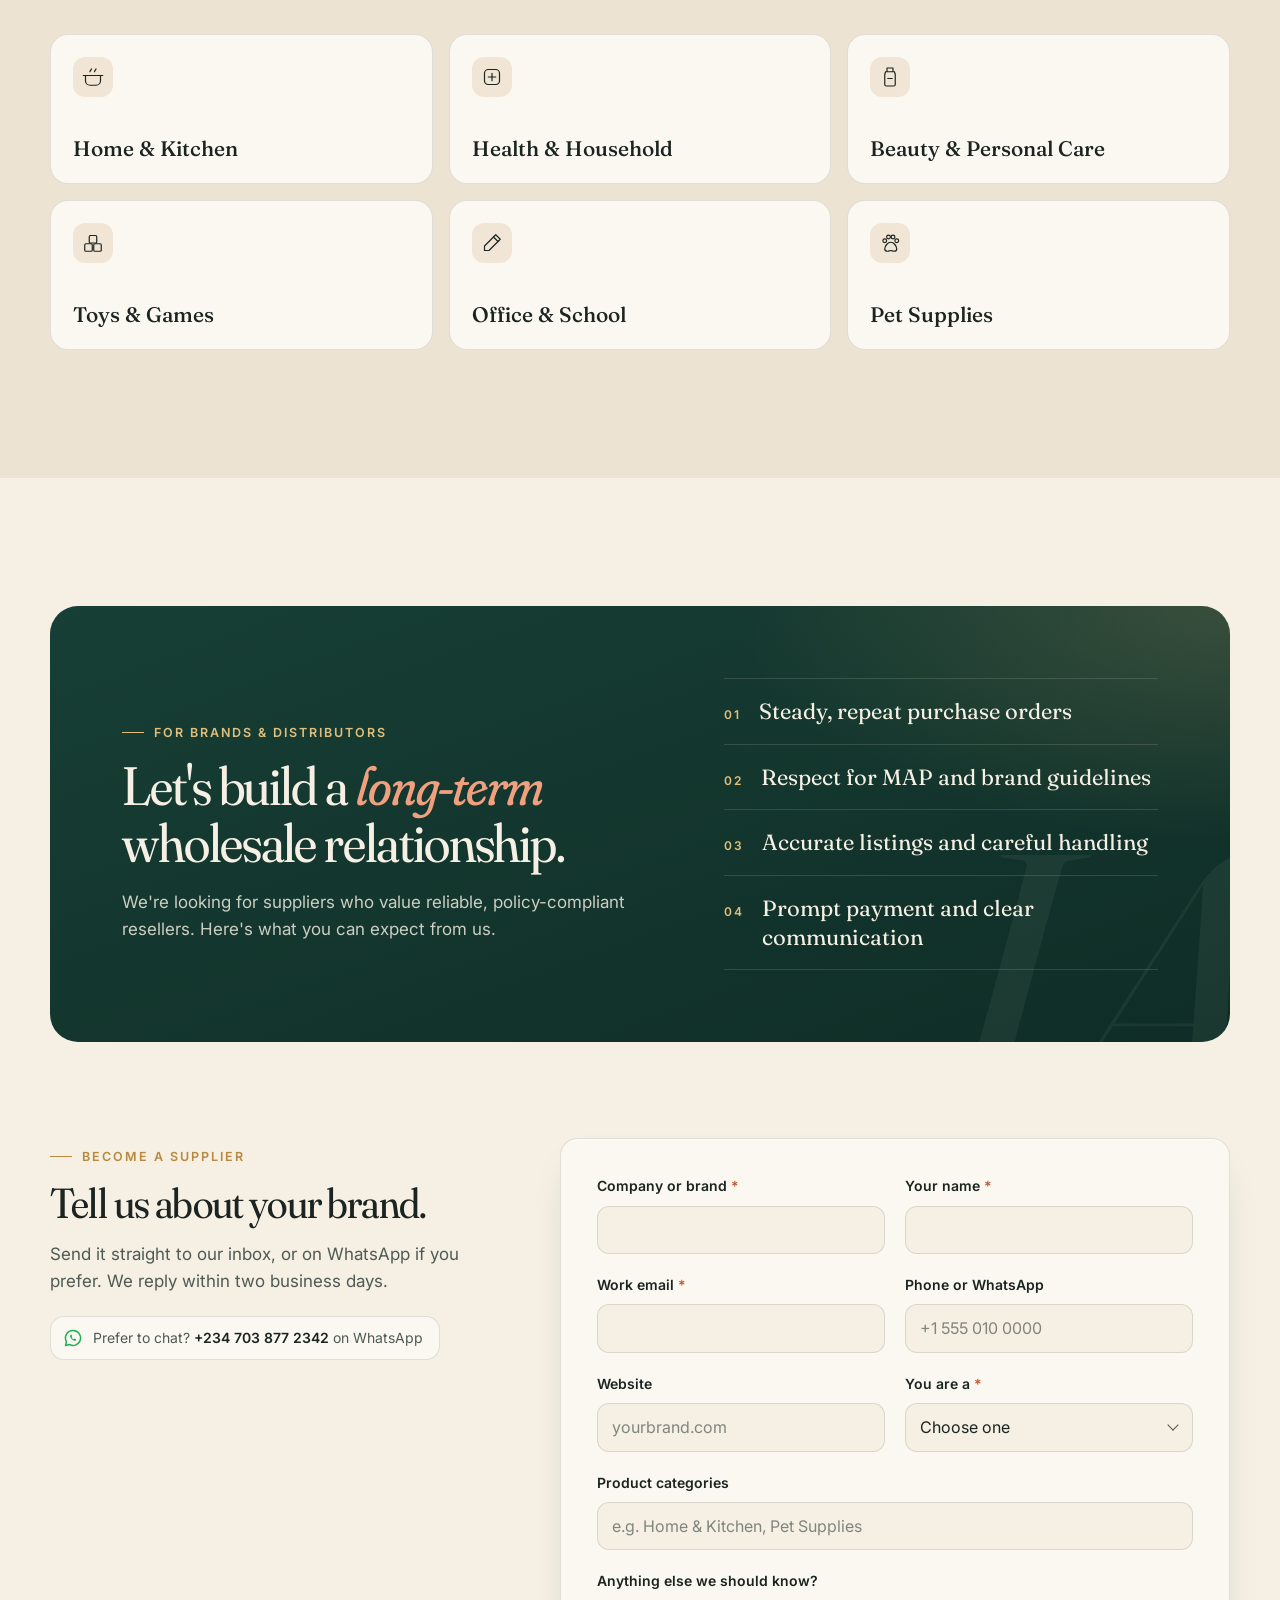
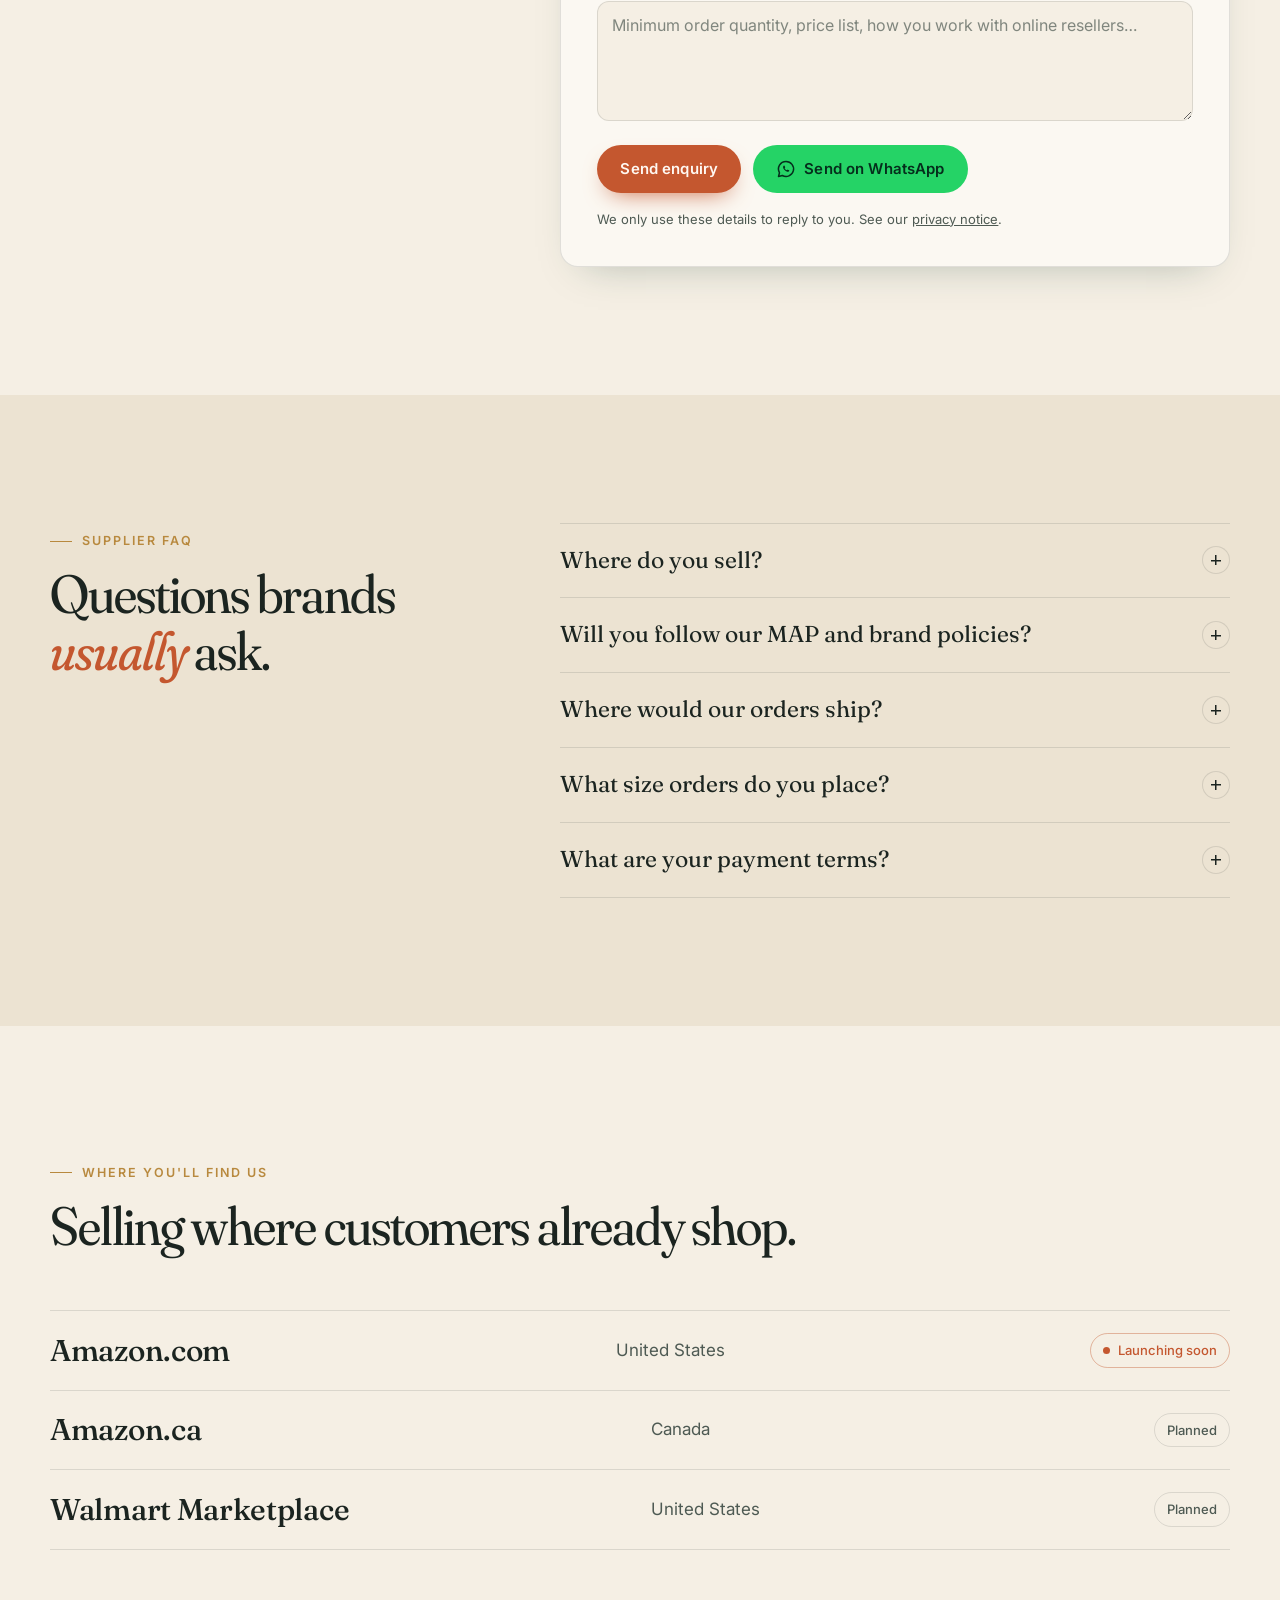
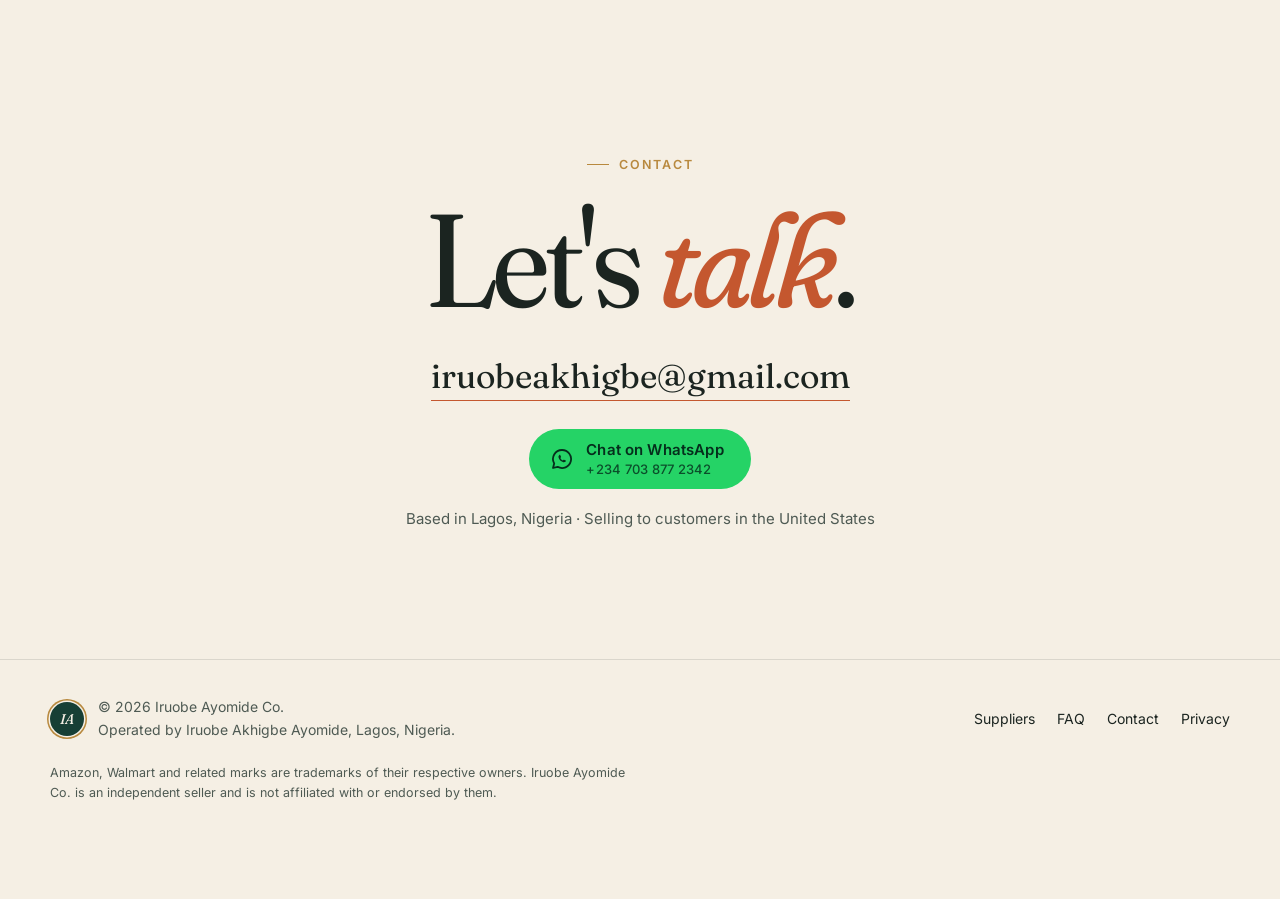
==== commit 1c0ca2a3: "Send supplier enquiries to Gmail via Web3Forms, add WhatsApp contact and large-monitor scaling" ====
--- a/index.html
+++ b/index.html
@@ -26,6 +26,7 @@
     "url": "https://ayomideesam.github.io/iruobe-ayomide-co/",
     "logo": "https://ayomideesam.github.io/iruobe-ayomide-co/favicon.svg",
     "email": "iruobeakhigbe@gmail.com",
+    "telephone": "+2347038772342",
     "foundingDate": "2026",
     "founder": { "@type": "Person", "name": "Iruobe Akhigbe Ayomide" },
     "address": { "@type": "PostalAddress", "addressLocality": "Lagos", "addressCountry": "NG" },
@@ -310,10 +311,15 @@
           <header class="enquiry__head" data-reveal>
             <p class="eyebrow">Become a supplier</p>
             <h2 class="title title--sm">Tell us about your brand.</h2>
-            <p class="section__note">Fill this in and your email app will open with everything ready to send. We reply within two business days.</p>
+            <p class="section__note">Send it straight to our inbox, or on WhatsApp if you prefer. We reply within two business days.</p>
+            <a class="wa-inline" href="https://wa.me/2347038772342" data-wa="Hello Iruobe Ayomide Co., I'm contacting you from your website about supplying your business." target="_blank" rel="noopener">
+              <svg viewBox="0 0 24 24" aria-hidden="true"><path class="wa-ring" d="M12 3a9 9 0 0 0-7.8 13.5L3 21l4.6-1.2A9 9 0 1 0 12 3Z"/><path class="wa-phone" d="M9.2 8.2c.3-.5.8-.5 1-.1l.8 1.6c.1.3 0 .6-.2.8l-.5.5c.5 1.1 1.4 2 2.5 2.5l.5-.5c.2-.2.5-.3.8-.2l1.6.8c.4.2.4.7-.1 1-.6.5-1.4.8-2.2.6-2.4-.6-4.3-2.5-4.9-4.9-.2-.8.1-1.6.7-2.1Z"/></svg>
+              <span>Prefer to chat? <strong>+234 703 877 2342</strong> on WhatsApp</span>
+            </a>
           </header>
 
-          <form class="form" data-reveal novalidate>
+          <!-- Paste the Web3Forms access key into data-access-key to deliver enquiries straight to Gmail. -->
+          <form class="form" data-reveal novalidate data-access-key="">
             <div class="field">
               <label for="f-company">Company or brand <span aria-hidden="true">*</span></label>
               <input id="f-company" name="company" type="text" autocomplete="organization" required>
@@ -325,6 +331,10 @@
             <div class="field">
               <label for="f-email">Work email <span aria-hidden="true">*</span></label>
               <input id="f-email" name="email" type="email" autocomplete="email" inputmode="email" required>
+            </div>
+            <div class="field">
+              <label for="f-phone">Phone or WhatsApp</label>
+              <input id="f-phone" name="phone" type="tel" autocomplete="tel" inputmode="tel" placeholder="+1 555 010 0000">
             </div>
             <div class="field">
               <label for="f-website">Website</label>
@@ -343,22 +353,39 @@
                 </select>
               </div>
             </div>
-            <div class="field">
+            <div class="field field--full">
               <label for="f-categories">Product categories</label>
-              <input id="f-categories" name="categories" type="text" placeholder="e.g. Home &amp; Kitchen">
+              <input id="f-categories" name="categories" type="text" placeholder="e.g. Home &amp; Kitchen, Pet Supplies">
             </div>
             <div class="field field--full">
               <label for="f-message">Anything else we should know?</label>
               <textarea id="f-message" name="message" rows="4" placeholder="Minimum order quantity, price list, how you work with online resellers…"></textarea>
             </div>
+            <!-- Spam trap: real visitors never see or fill this. -->
+            <div class="hp" aria-hidden="true">
+              <label for="f-hp">Leave this empty</label>
+              <input id="f-hp" name="botcheck" type="text" tabindex="-1" autocomplete="off">
+            </div>
             <div class="form__foot field--full">
-              <button class="btn btn--clay" type="submit">Send enquiry</button>
-              <p class="form__privacy">We only use these details to reply to you. See our <a href="privacy.html">privacy notice</a>.</p>
-            </div>
-            <div class="form__status field--full" role="status" aria-live="polite" hidden>
-              <p><strong>Your email app should now be open with your enquiry.</strong> If nothing happened, email us directly at
+              <button class="btn btn--clay form__send" type="submit"><span class="form__send-label">Send enquiry</span></button>
+              <button class="btn btn--wa form__wa" type="button">
+                <svg viewBox="0 0 24 24" aria-hidden="true"><path class="wa-ring" d="M12 3a9 9 0 0 0-7.8 13.5L3 21l4.6-1.2A9 9 0 1 0 12 3Z"/><path class="wa-phone" d="M9.2 8.2c.3-.5.8-.5 1-.1l.8 1.6c.1.3 0 .6-.2.8l-.5.5c.5 1.1 1.4 2 2.5 2.5l.5-.5c.2-.2.5-.3.8-.2l1.6.8c.4.2.4.7-.1 1-.6.5-1.4.8-2.2.6-2.4-.6-4.3-2.5-4.9-4.9-.2-.8.1-1.6.7-2.1Z"/></svg>
+                Send on WhatsApp
+              </button>
+            </div>
+            <p class="form__privacy field--full">We only use these details to reply to you. See our <a href="privacy.html">privacy notice</a>.</p>
+
+            <div class="form__status form__status--ok field--full" data-status="ok" role="status" aria-live="polite" tabindex="-1" hidden>
+              <p><strong>Thank you, your enquiry has been sent.</strong> We'll get back to you within two business days.</p>
+            </div>
+            <div class="form__status form__status--mail field--full" data-status="mail" role="status" aria-live="polite" tabindex="-1" hidden>
+              <p><strong>Your email app should now be open with your enquiry.</strong> If nothing happened, email us at
+                <a href="mailto:iruobeakhigbe@gmail.com">iruobeakhigbe<wbr>@gmail.com</a> or use WhatsApp.</p>
+              <button class="btn btn--small btn--ghost" type="button" data-copy="iruobeakhigbe@gmail.com">Copy email address</button>
+            </div>
+            <div class="form__status form__status--error field--full" data-status="error" role="alert" tabindex="-1" hidden>
+              <p><strong>Sorry, your enquiry couldn't be sent.</strong> Please try again, send it on WhatsApp, or email
                 <a href="mailto:iruobeakhigbe@gmail.com">iruobeakhigbe<wbr>@gmail.com</a>.</p>
-              <button class="btn btn--small btn--ghost" type="button" data-copy="iruobeakhigbe@gmail.com">Copy email address</button>
             </div>
           </form>
         </div>
@@ -418,6 +445,10 @@
         <p class="eyebrow">Contact</p>
         <h2 class="display display--contact">Let's <em>talk</em>.</h2>
         <a class="contact__email" href="mailto:iruobeakhigbe@gmail.com?subject=Enquiry%20-%20Iruobe%20Ayomide%20Co.">iruobeakhigbe<wbr>@gmail.com</a>
+        <a class="btn btn--wa contact__wa" href="https://wa.me/2347038772342" data-wa="Hello Iruobe Ayomide Co., I'm contacting you from your website." target="_blank" rel="noopener">
+          <svg viewBox="0 0 24 24" aria-hidden="true"><path class="wa-ring" d="M12 3a9 9 0 0 0-7.8 13.5L3 21l4.6-1.2A9 9 0 1 0 12 3Z"/><path class="wa-phone" d="M9.2 8.2c.3-.5.8-.5 1-.1l.8 1.6c.1.3 0 .6-.2.8l-.5.5c.5 1.1 1.4 2 2.5 2.5l.5-.5c.2-.2.5-.3.8-.2l1.6.8c.4.2.4.7-.1 1-.6.5-1.4.8-2.2.6-2.4-.6-4.3-2.5-4.9-4.9-.2-.8.1-1.6.7-2.1Z"/></svg>
+          <span class="contact__wa-text"><strong>Chat on WhatsApp</strong><small>+234 703 877 2342</small></span>
+        </a>
         <p class="contact__meta">Based in Lagos, Nigeria · Selling to customers in the United States</p>
       </div>
     </section>
@@ -439,6 +470,11 @@
     </div>
   </footer>
 
+  <a class="wa-float" href="https://wa.me/2347038772342" data-wa="Hello Iruobe Ayomide Co., I'm contacting you from your website." target="_blank" rel="noopener" aria-label="Chat with us on WhatsApp">
+    <svg viewBox="0 0 24 24" aria-hidden="true"><path class="wa-ring" d="M12 3a9 9 0 0 0-7.8 13.5L3 21l4.6-1.2A9 9 0 1 0 12 3Z"/><path class="wa-phone" d="M9.2 8.2c.3-.5.8-.5 1-.1l.8 1.6c.1.3 0 .6-.2.8l-.5.5c.5 1.1 1.4 2 2.5 2.5l.5-.5c.2-.2.5-.3.8-.2l1.6.8c.4.2.4.7-.1 1-.6.5-1.4.8-2.2.6-2.4-.6-4.3-2.5-4.9-4.9-.2-.8.1-1.6.7-2.1Z"/></svg>
+    <span class="wa-float__label">Chat on WhatsApp</span>
+  </a>
+
   <script src="assets/app.js" defer></script>
 </body>
 </html>
--- a/assets/styles.css
+++ b/assets/styles.css
@@ -494,15 +494,71 @@
   border-right: 1.5px solid var(--ink-soft); border-bottom: 1.5px solid var(--ink-soft); transform: rotate(45deg); pointer-events: none;
 }
 .select select { padding-right: 40px; cursor: pointer; }
-.form__foot { display: flex; flex-wrap: wrap; align-items: center; gap: 14px 20px; margin-top: 4px; }
+.form__foot { display: flex; flex-wrap: wrap; align-items: center; gap: 12px; margin-top: 4px; }
 .form__foot .btn { cursor: pointer; }
-.form__privacy { font-size: 13px; color: var(--ink-soft); }
+@media (max-width: 479px) { .form__foot .btn { width: 100%; } }
+.form__send { position: relative; }
+.form__send:disabled { cursor: progress; opacity: .85; transform: none; }
+.form__send.is-loading::before {
+  content: ""; width: 16px; height: 16px; border-radius: 50%;
+  border: 2px solid currentColor; border-right-color: transparent;
+  animation: spin .8s linear infinite;
+}
+@keyframes spin { to { transform: rotate(360deg); } }
+.form__privacy { font-size: 13px; color: var(--ink-soft); margin-top: -4px; }
 .form__status {
-  display: grid; gap: 14px; justify-items: start; padding: 18px; border-radius: 14px;
-  background: color-mix(in srgb, var(--forest) 10%, transparent); font-size: 15px;
-}
+  display: grid; gap: 14px; justify-items: start; padding: 18px 20px; border-radius: 14px;
+  border: 1px solid transparent; font-size: 15px; outline: none;
+}
+.form__status--ok, .form__status--mail { background: color-mix(in srgb, var(--forest) 10%, transparent); border-color: color-mix(in srgb, var(--forest) 25%, transparent); }
+.form__status--error { background: color-mix(in srgb, var(--clay) 10%, transparent); border-color: color-mix(in srgb, var(--clay) 35%, transparent); }
 .form__status[hidden] { display: none; }
 .form__status a { overflow-wrap: break-word; }
+.hp { position: absolute !important; left: -10000px; width: 1px; height: 1px; overflow: hidden; }
+
+/* WhatsApp */
+.btn--wa { background: #25D366; color: #052E1C; }
+.btn--wa:hover { box-shadow: 0 12px 26px -14px #25D366; }
+.btn--wa svg, .wa-inline svg, .wa-float svg { width: 20px; height: 20px; flex: none; }
+.wa-ring { fill: none; stroke: currentColor; stroke-width: 1.8; stroke-linejoin: round; }
+.wa-phone { fill: currentColor; }
+.wa-inline {
+  display: inline-flex; align-items: center; gap: 10px; margin-top: 20px;
+  padding: 10px 16px 10px 12px; border-radius: 14px;
+  border: 1px solid var(--line); background: var(--card);
+  font-size: 14px; text-decoration: none; color: var(--ink-soft);
+  transition: border-color .25s ease;
+}
+.wa-inline strong { color: var(--ink); font-weight: 600; white-space: nowrap; }
+.wa-inline svg { color: #1FAF55; }
+.wa-inline:hover { border-color: #25D366; }
+.contact__wa { margin-top: 28px; min-height: 60px; padding: 0 26px 0 20px; gap: 12px; }
+.contact__wa svg { width: 24px; height: 24px; }
+.contact__wa-text { display: flex; flex-direction: column; align-items: flex-start; gap: 3px; line-height: 1.1; }
+.contact__wa-text strong { font-weight: 600; font-size: 15px; }
+.contact__wa-text small { font-weight: 500; font-size: 13px; opacity: .8; letter-spacing: 0.02em; }
+
+.wa-float {
+  position: fixed; z-index: 15;
+  right: max(16px, env(safe-area-inset-right));
+  bottom: calc(16px + env(safe-area-inset-bottom));
+  display: inline-flex; align-items: center; justify-content: center; gap: 10px;
+  width: 56px; height: 56px; border-radius: 999px;
+  background: #25D366; color: #052E1C; text-decoration: none;
+  font: 600 15px/1 var(--sans);
+  box-shadow: 0 14px 30px -12px rgba(5, 46, 28, 0.55), 0 0 0 4px color-mix(in srgb, #25D366 18%, transparent);
+  transition: transform .25s ease, box-shadow .25s ease;
+}
+.wa-float svg { width: 26px; height: 26px; }
+.wa-float:hover { transform: translateY(-2px); }
+.wa-float__label { display: none; }
+@media (min-width: 900px) {
+  .wa-float { width: auto; height: 52px; padding: 0 20px 0 16px; right: 24px; bottom: 24px; }
+  .wa-float svg { width: 22px; height: 22px; }
+  .wa-float__label { display: inline; }
+}
+.menu-open .wa-float { opacity: 0; pointer-events: none; }
+@media print { .wa-float { display: none; } }
 
 /* FAQ */
 .faq { display: grid; gap: 0; }
@@ -527,7 +583,7 @@
 .faq details p { padding: 0 44px 24px 0; color: var(--ink-soft); max-width: 40em; }
 
 /* Footer */
-.footer { border-top: 1px solid var(--line); padding: 36px 0 calc(44px + env(safe-area-inset-bottom)); font-size: 14px; color: var(--ink-soft); }
+.footer { border-top: 1px solid var(--line); padding: 36px 0 calc(96px + env(safe-area-inset-bottom)); font-size: 14px; color: var(--ink-soft); }
 .footer__inner { display: grid; gap: 22px; }
 @media (min-width: 860px) { .footer__inner { grid-template-columns: 1fr auto; align-items: center; } }
 .footer__brand { display: flex; align-items: center; gap: 14px; }
@@ -546,6 +602,22 @@
 .page__body .meta { font-size: 14px; }
 .page__body .btn { margin-top: 32px; }
 
+/* ---------- Large monitors ---------- */
+@media (min-width: 1600px) {
+  body { font-size: 18px; }
+  .wrap { width: min(1320px, 100% - 96px); }
+  .hero__art { max-width: 620px; }
+  .lead { font-size: 20px; }
+}
+@media (min-width: 2000px) {
+  .wrap { width: min(1480px, 100% - 128px); }
+  .nav__inner { height: 84px; }
+  .display { font-size: 92px; }
+  .title { font-size: 62px; }
+  .hero__art { max-width: 680px; }
+  .card p, .step p, .faq details p { font-size: 17.5px; }
+}
+
 /* ---------- Reveal ---------- */
 .js [data-reveal] { opacity: 0; transform: translateY(18px); transition: opacity .8s ease, transform .8s cubic-bezier(.2, .7, .2, 1); }
 .js [data-reveal].is-in { opacity: 1; transform: none; }
